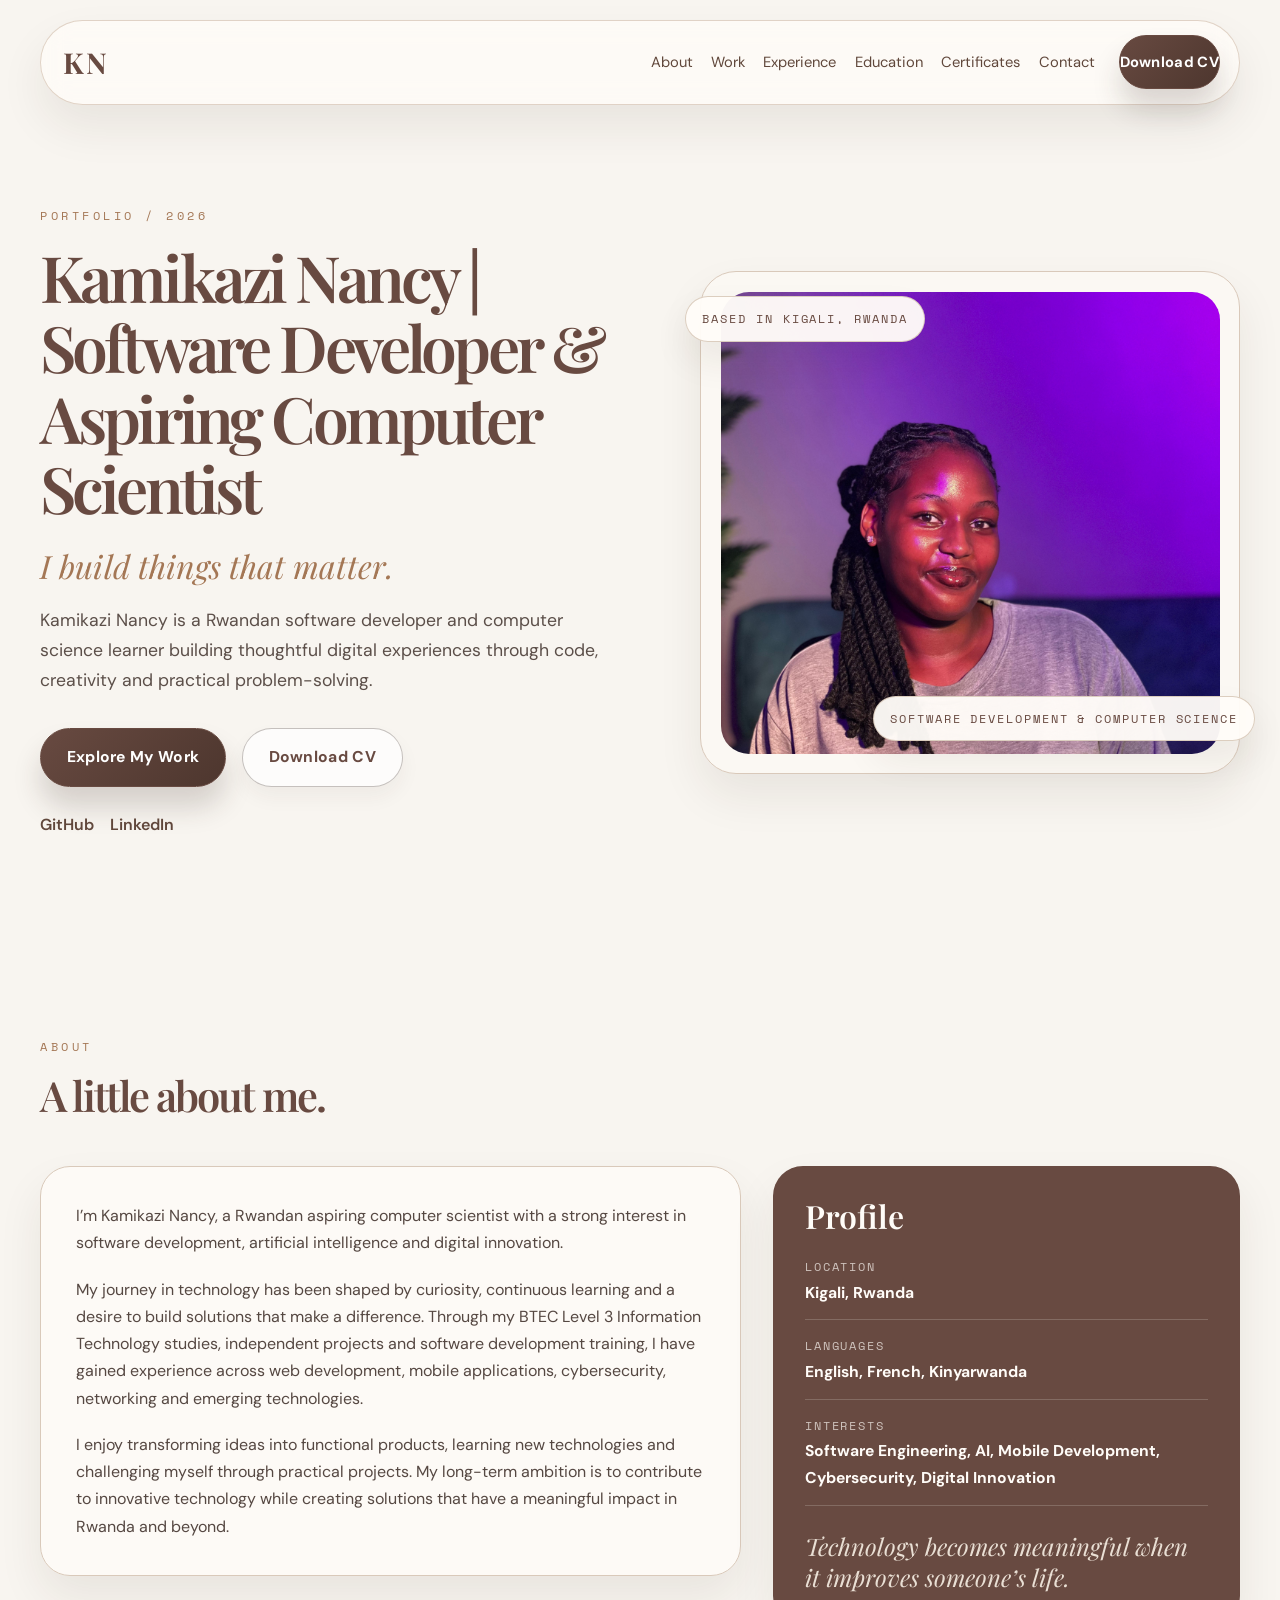
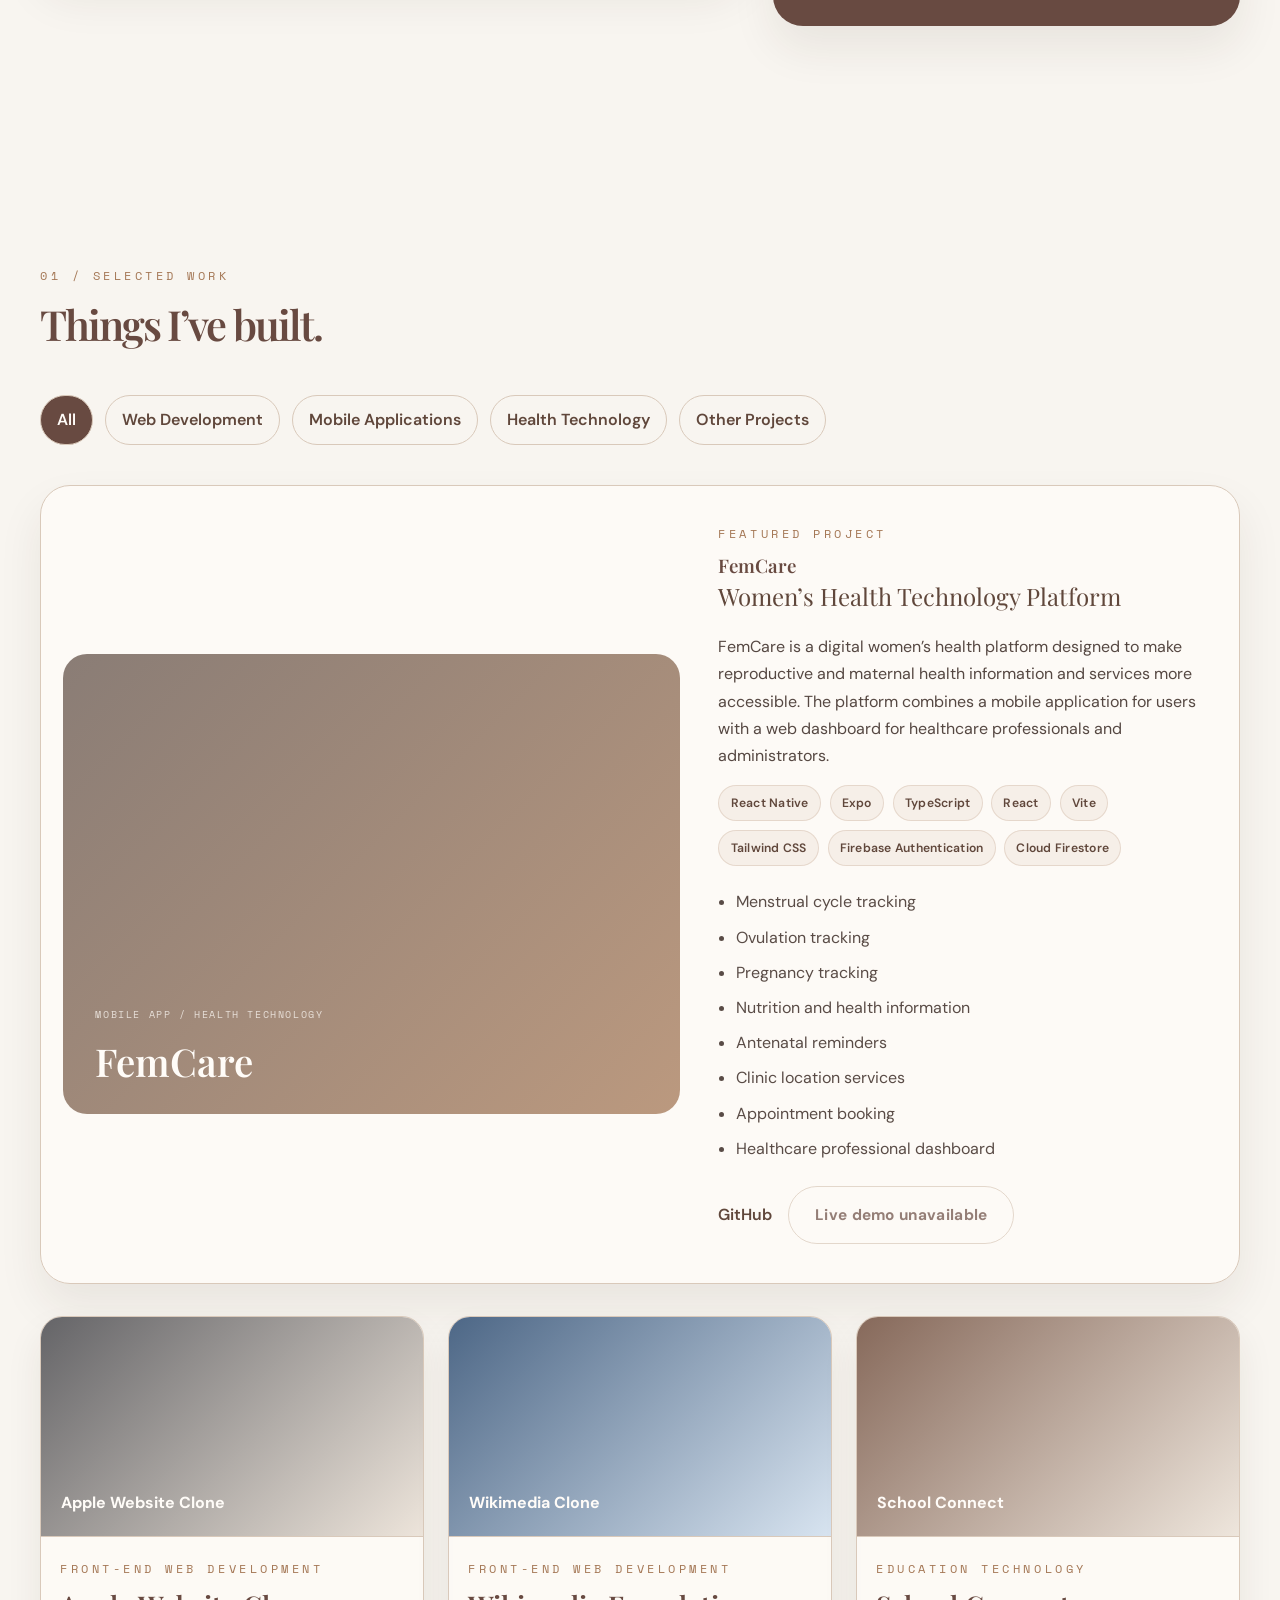
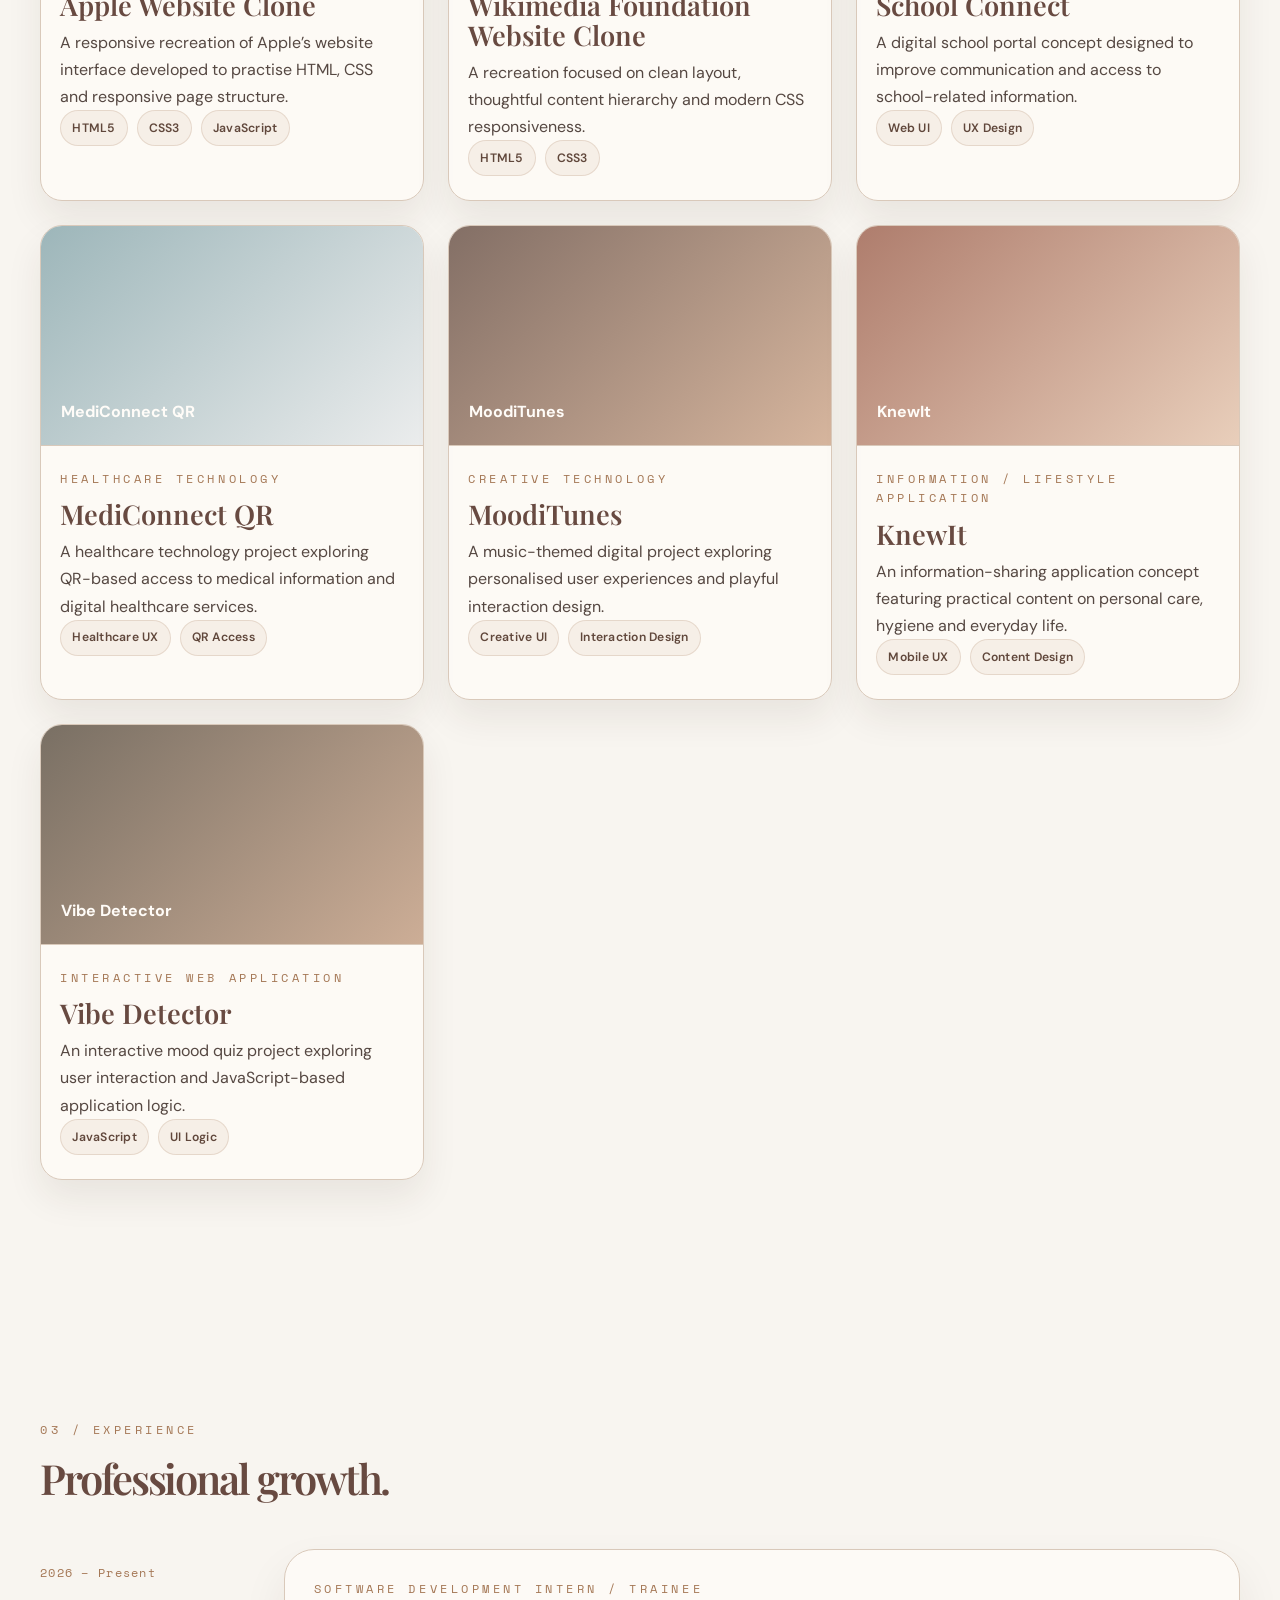
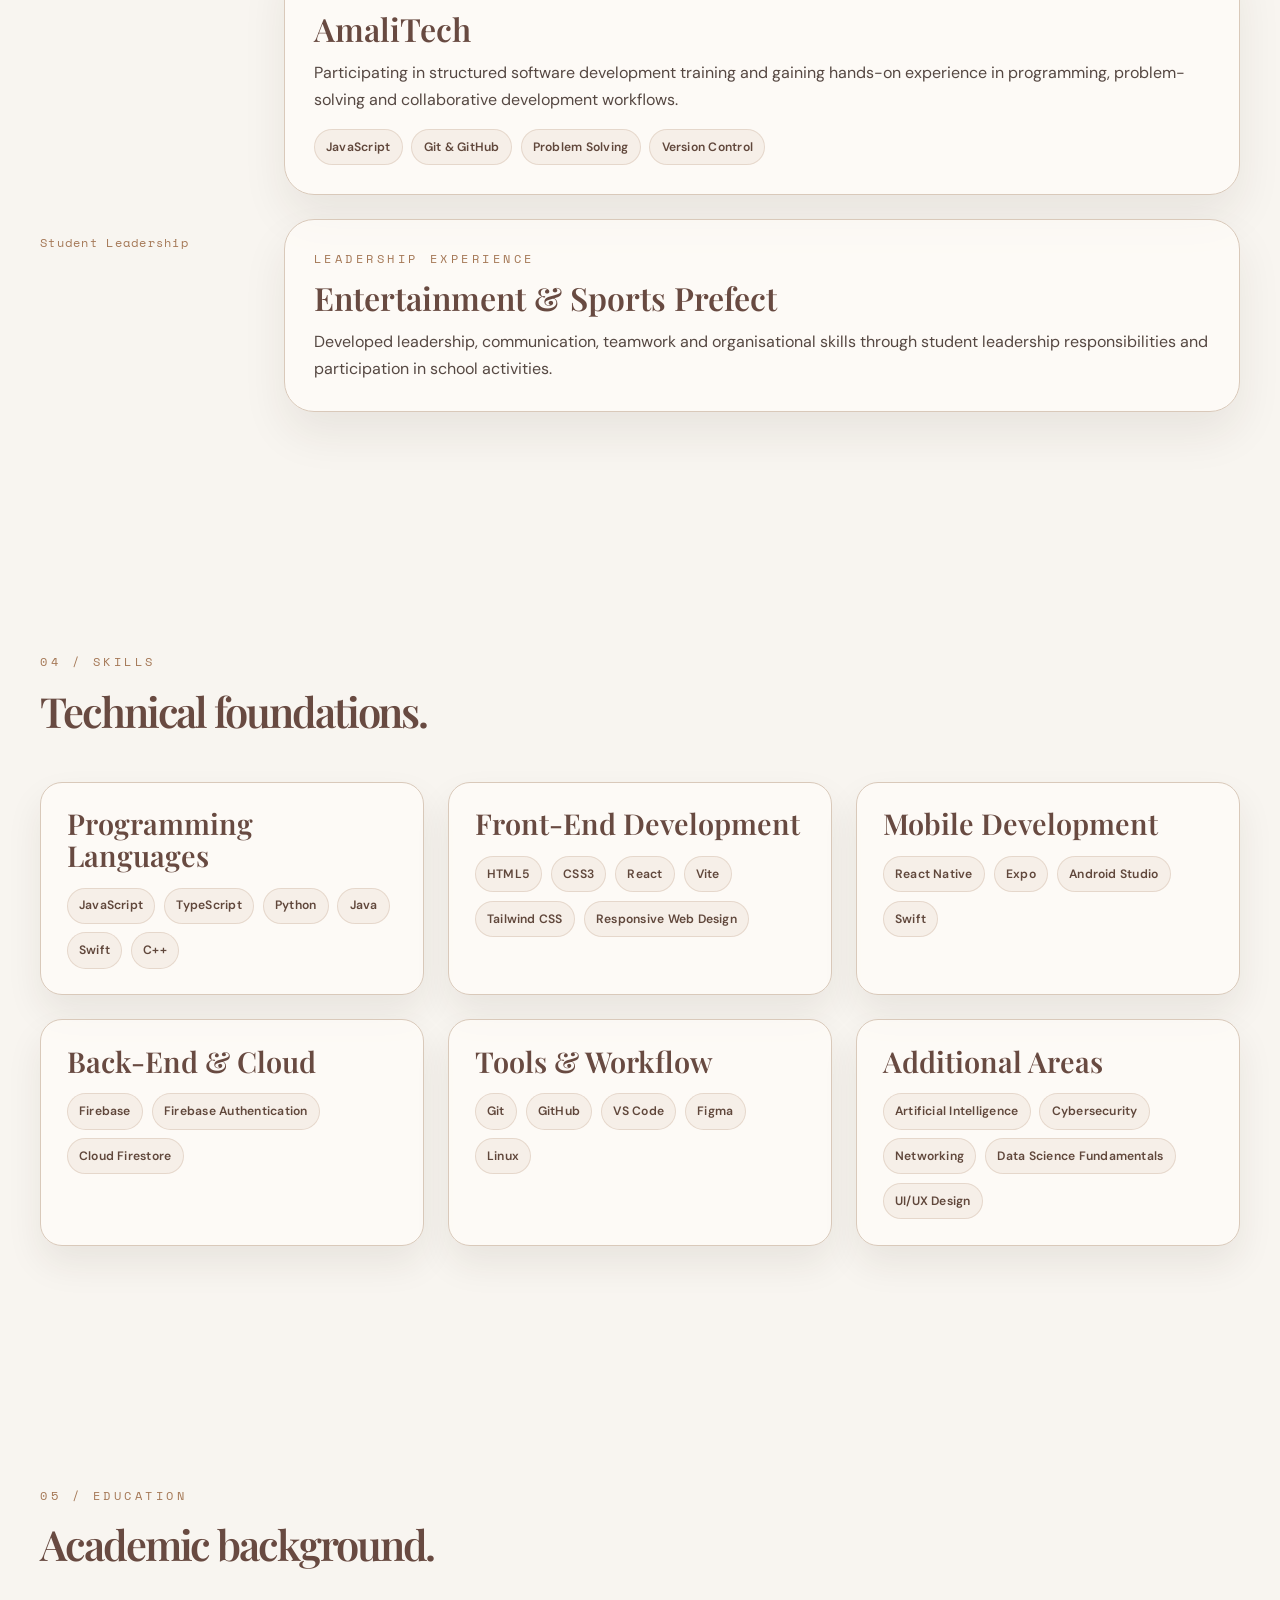
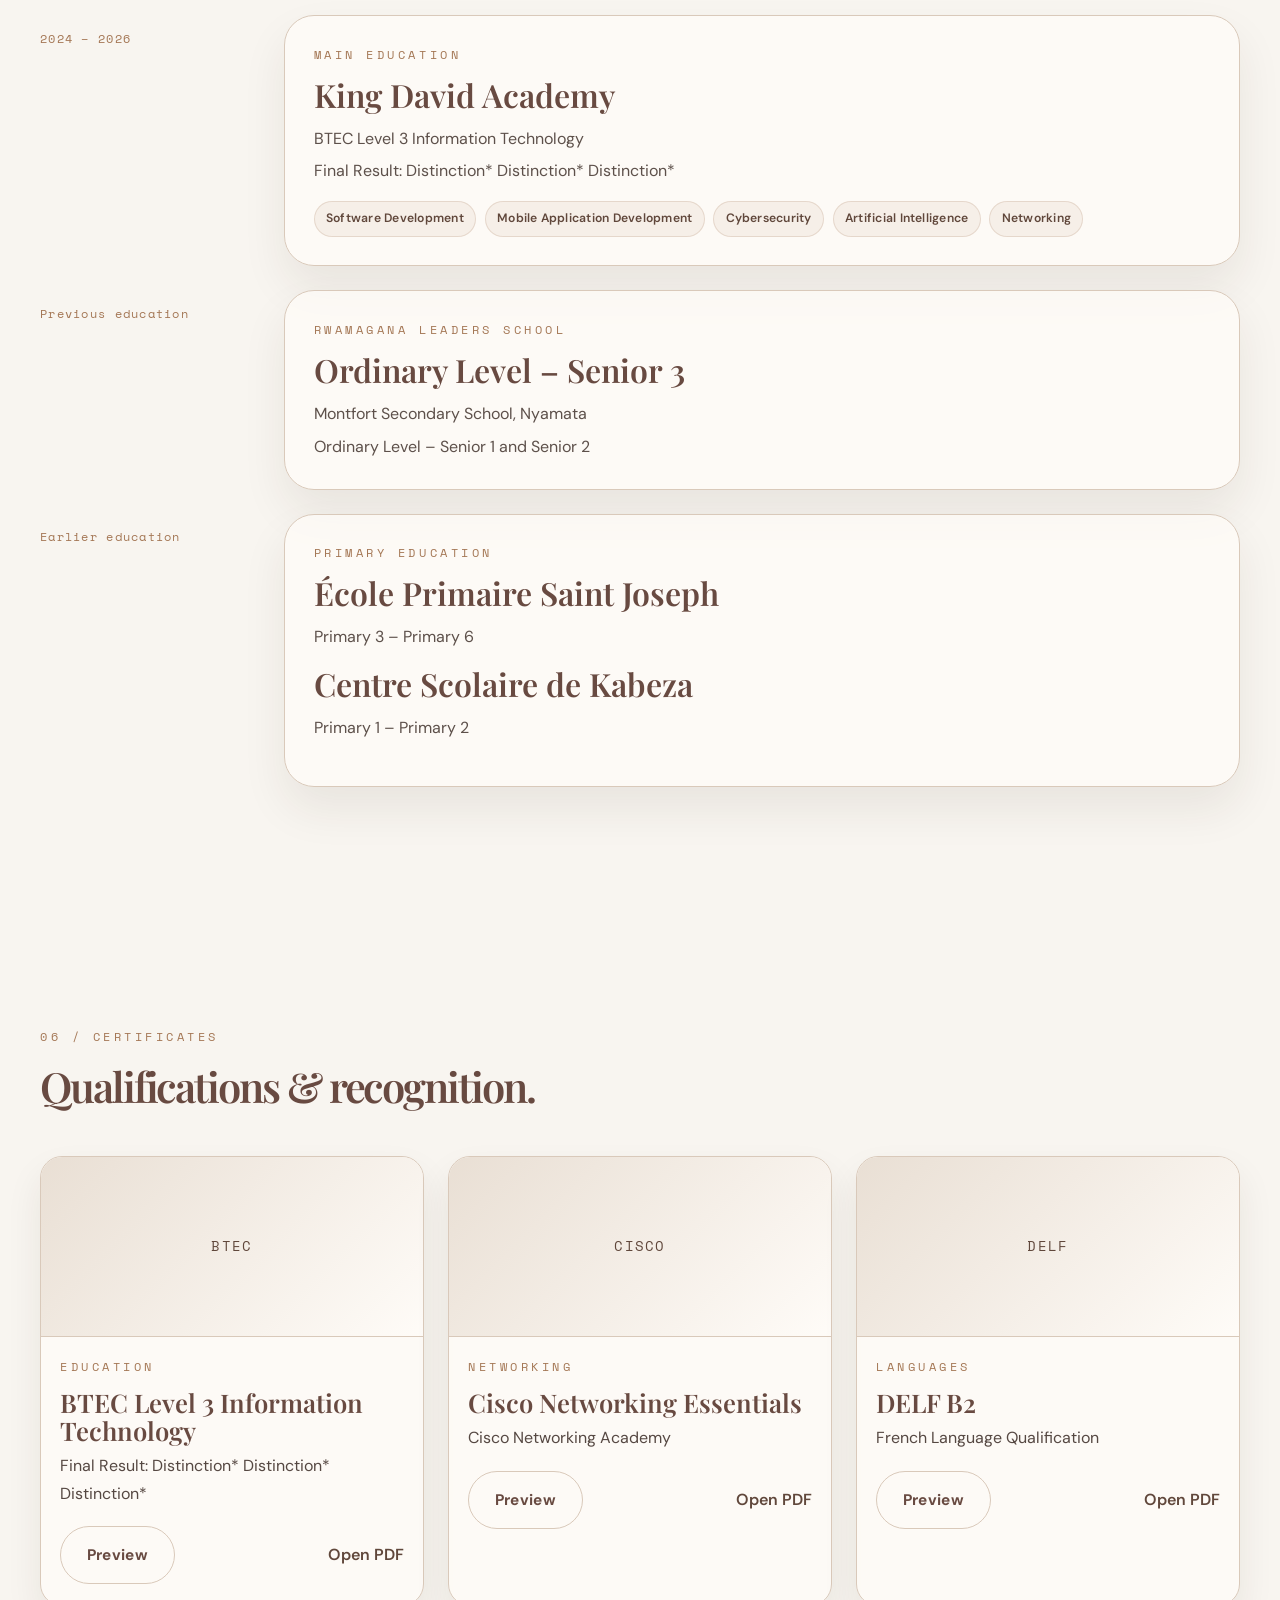
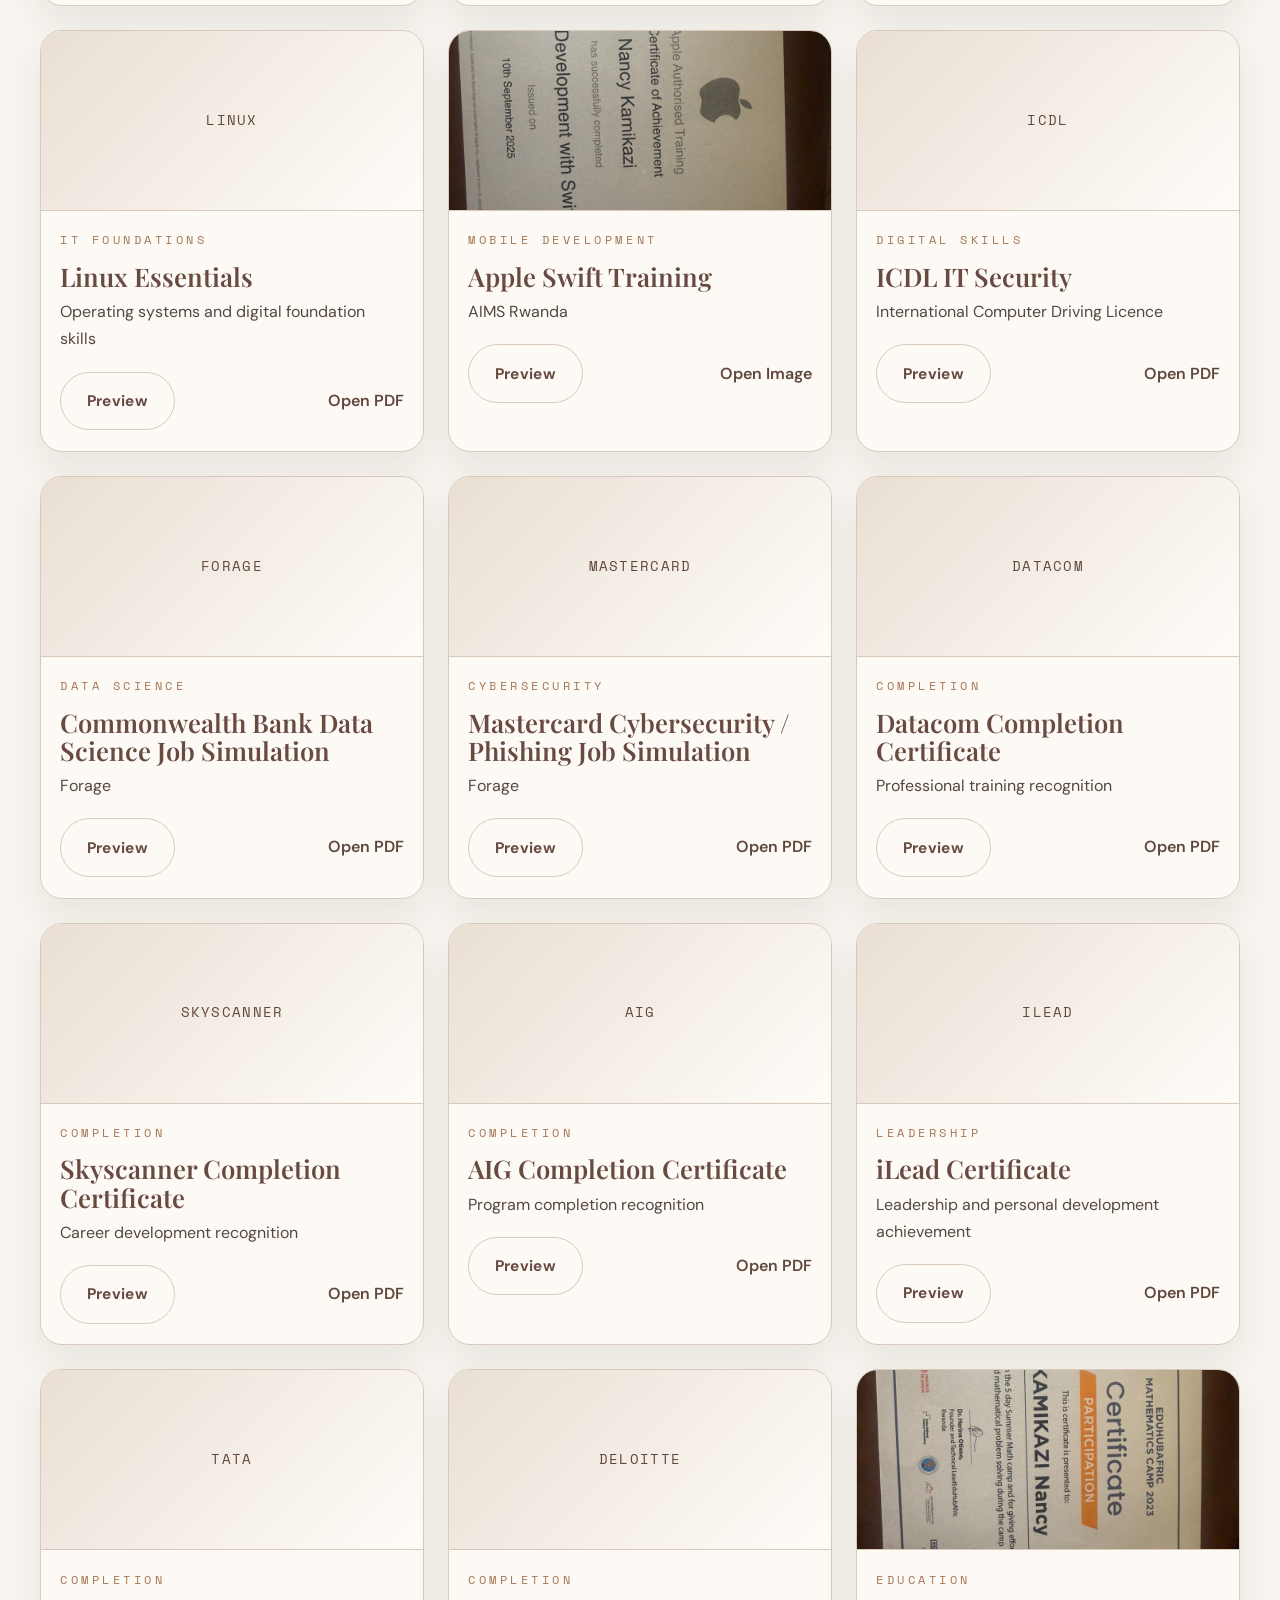
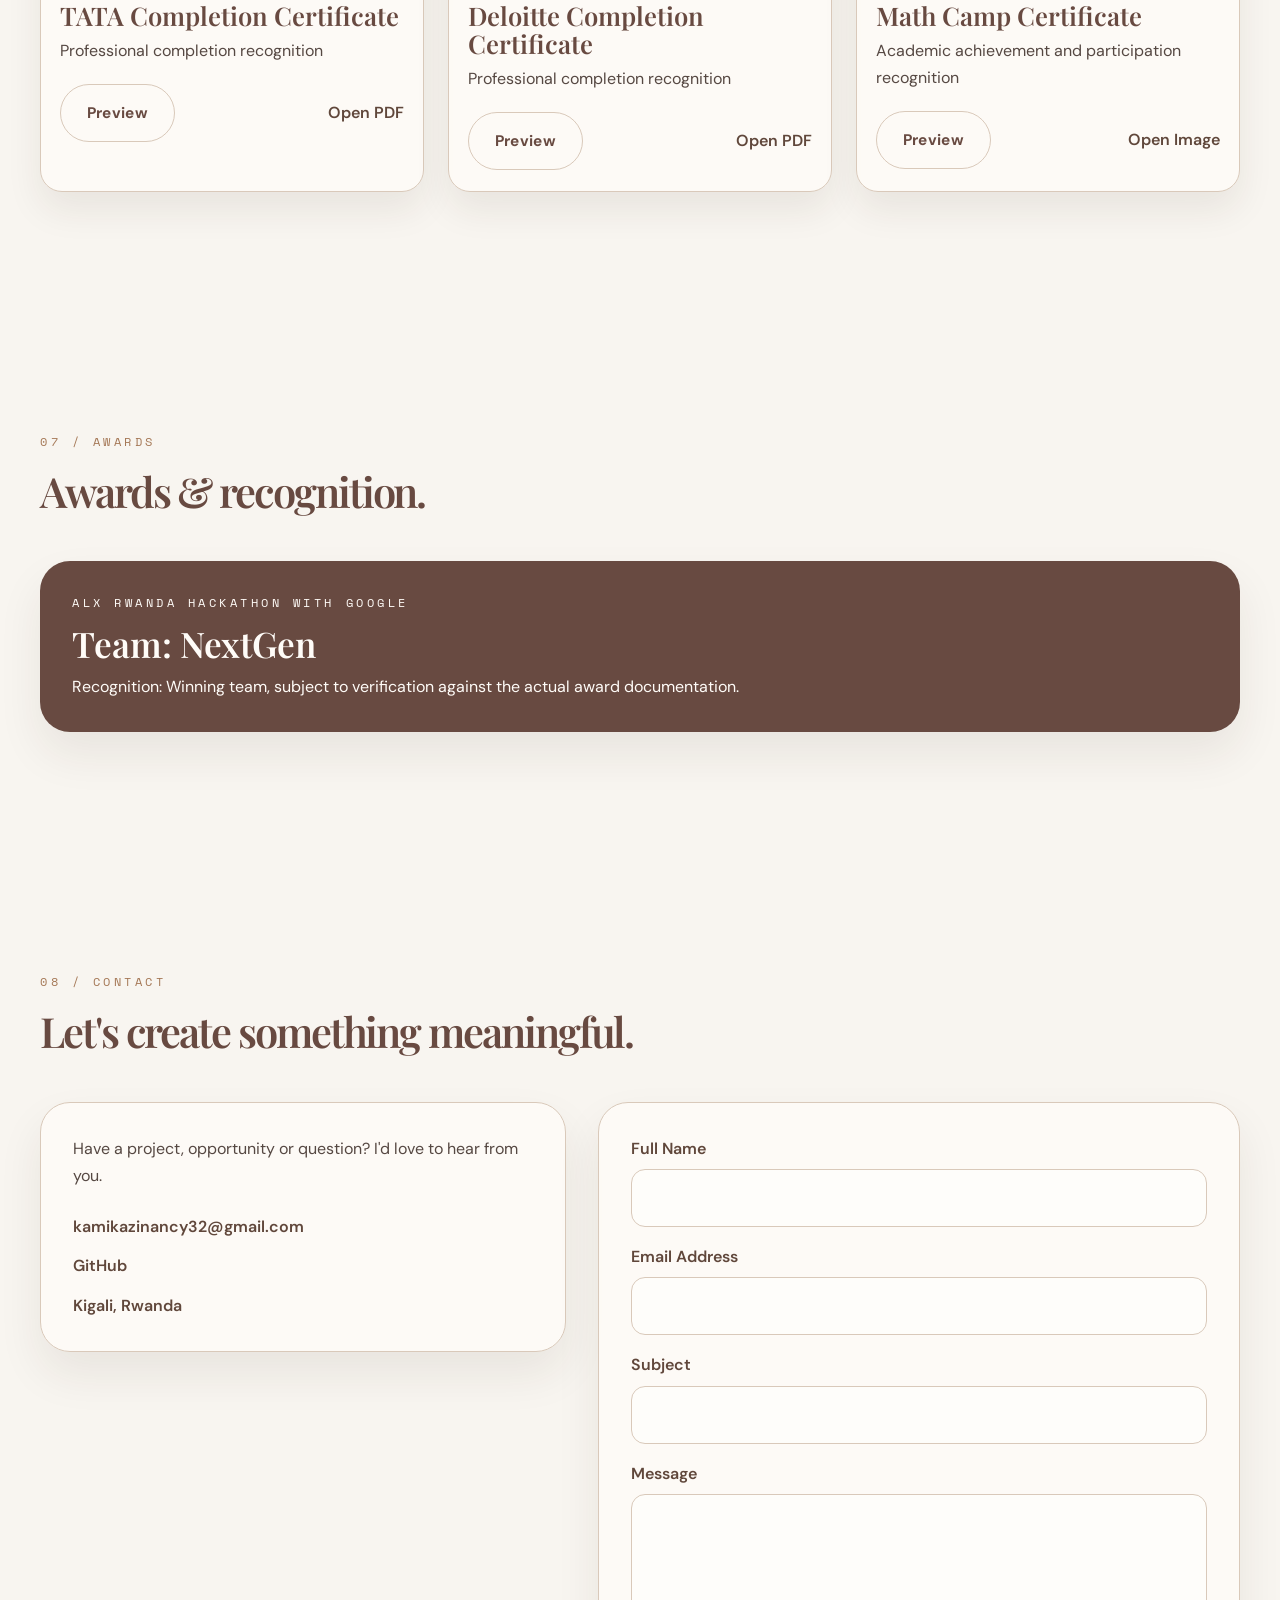
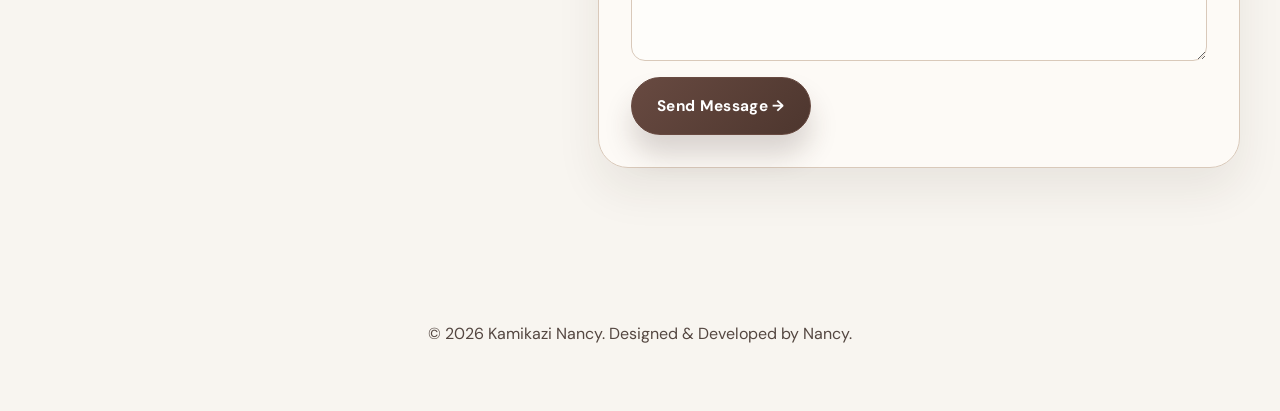
==== index.html @ bd1ff1f9 "Initial Portfolio Website" ====
<!DOCTYPE html>
<html lang="en">
  <head>
    <meta charset="UTF-8" />
    <meta name="viewport" content="width=device-width, initial-scale=1.0" />
    <meta name="author" content="Kamikazi Nancy" />
    <meta
      name="description"
      content="Explore Kamikazi Nancy's portfolio, a Rwandan software developer and BTEC IT graduate specialising in web development, mobile applications, React Native, JavaScript and innovative digital solutions."
    />
    <meta
      name="robots"
      content="index, follow, max-image-preview:large, max-snippet:-1, max-video-preview:-1"
    />
    <meta name="theme-color" content="#f4efe7" />
    <title>Kamikazi Nancy | Software Developer & Computer Science Portfolio</title>
    <link rel="canonical" href="https://kamikazinancy32-stack.github.io/" />
    <meta property="og:type" content="website" />
    <meta property="og:title" content="Kamikazi Nancy | Software Developer" />
    <meta
      property="og:description"
      content="Explore my projects, technical skills, certifications and journey in software development and Computer Science."
    />
    <meta property="og:url" content="https://kamikazinancy32-stack.github.io/" />
    <meta property="og:site_name" content="Kamikazi Nancy" />
    <meta property="og:image" content="https://kamikazinancy32-stack.github.io/social-preview.svg" />
    <meta property="og:image:width" content="1200" />
    <meta property="og:image:height" content="630" />
    <meta property="og:locale" content="en_US" />
    <meta name="twitter:card" content="summary_large_image" />
    <meta name="twitter:title" content="Kamikazi Nancy | Software Developer" />
    <meta
      name="twitter:description"
      content="Explore my projects, technical skills, certifications and journey in software development and Computer Science."
    />
    <meta name="twitter:image" content="https://kamikazinancy32-stack.github.io/social-preview.svg" />
    <meta name="twitter:site" content="@kamikazinancy" />
    <link rel="preconnect" href="https://fonts.googleapis.com" />
    <link rel="preconnect" href="https://fonts.gstatic.com" crossorigin />
    <link
      href="https://fonts.googleapis.com/css2?family=DM+Sans:wght@400;500;700&family=Playfair+Display:wght@500;600;700;800&family=Space+Mono:wght@400;700&display=swap"
      rel="stylesheet"
    />
    <link rel="stylesheet" href="portfolio.css" />
  </head>
  <body>
    <header class="site-header">
      <nav class="nav shell" aria-label="Main navigation">
        <a href="#home" class="brand" aria-label="Kamikazi Nancy home">KN</a>

        <button class="nav-toggle" aria-expanded="false" aria-controls="nav-panel" aria-label="Toggle menu">
          <span></span>
          <span></span>
          <span></span>
        </button>

        <div class="nav-panel" id="nav-panel">
          <a href="#about">About</a>
          <a href="#work">Work</a>
          <a href="#experience">Experience</a>
          <a href="#education">Education</a>
          <a href="#certificates">Certificates</a>
          <a href="#contact">Contact</a>
          <a href="documents/Kamikazi_Nancy_CV.txt" class="button nav-button" download>Download CV</a>
        </div>
      </nav>
    </header>

    <main>
      <section id="home" class="hero shell">
        <div class="hero-copy reveal">
          <p class="eyebrow">PORTFOLIO / 2026</p>
          <h1>Kamikazi Nancy | Software Developer &amp; Aspiring Computer Scientist</h1>
          <p class="hero-statement"><em>I build things that matter.</em></p>
          <p class="lead">
            Kamikazi Nancy is a Rwandan software developer and computer science learner building thoughtful digital
            experiences through code, creativity and practical problem-solving.
          </p>

          <div class="cta-row">
            <a href="#work" class="button primary">Explore My Work</a>
            <a href="documents/Kamikazi_Nancy_CV.txt" class="button secondary" download>Download CV</a>
          </div>

          <div class="social-row" aria-label="Social links">
            <a href="https://github.com/kamikazinancy32-stack" target="_blank" rel="noreferrer">GitHub</a>
            <a href="#contact">LinkedIn</a>
          </div>
        </div>

        <div class="hero-visual reveal">
          <div class="portrait-frame">
            <img src="Profile.jpeg" alt="Portrait of Kamikazi Nancy" />
            <span class="floating-label label-one">BASED IN KIGALI, RWANDA</span>
            <span class="floating-label label-two">SOFTWARE DEVELOPMENT &amp; COMPUTER SCIENCE</span>
          </div>
        </div>
      </section>

      <section id="about" class="section shell">
        <div class="section-intro reveal">
          <p class="eyebrow">ABOUT</p>
          <h2>A little about me.</h2>
        </div>

        <div class="about-layout">
          <div class="story reveal">
            <p>
              I’m Kamikazi Nancy, a Rwandan aspiring computer scientist with a strong interest in software development,
              artificial intelligence and digital innovation.
            </p>
            <p>
              My journey in technology has been shaped by curiosity, continuous learning and a desire to build solutions
              that make a difference. Through my BTEC Level 3 Information Technology studies, independent projects and
              software development training, I have gained experience across web development, mobile applications,
              cybersecurity, networking and emerging technologies.
            </p>
            <p>
              I enjoy transforming ideas into functional products, learning new technologies and challenging myself through
              practical projects. My long-term ambition is to contribute to innovative technology while creating solutions
              that have a meaningful impact in Rwanda and beyond.
            </p>
          </div>

          <aside class="profile-card reveal">
            <h3>Profile</h3>
            <ul>
              <li><span>Location</span><strong>Kigali, Rwanda</strong></li>
              <li><span>Languages</span><strong>English, French, Kinyarwanda</strong></li>
              <li><span>Interests</span><strong>Software Engineering, AI, Mobile Development, Cybersecurity, Digital Innovation</strong></li>
            </ul>
            <p class="quote">Technology becomes meaningful when it improves someone’s life.</p>
          </aside>
        </div>
      </section>

      <section id="work" class="section shell">
        <div class="section-intro reveal">
          <p class="eyebrow">01 / SELECTED WORK</p>
          <h2>Things I’ve built.</h2>
        </div>

        <div class="filter-group reveal" aria-label="Project filters">
          <button class="filter-button active" type="button" data-filter="all">All</button>
          <button class="filter-button" type="button" data-filter="web">Web Development</button>
          <button class="filter-button" type="button" data-filter="mobile">Mobile Applications</button>
          <button class="filter-button" type="button" data-filter="health">Health Technology</button>
          <button class="filter-button" type="button" data-filter="other">Other Projects</button>
        </div>

        <article class="featured-project reveal" data-category="mobile health">
          <div class="feature-visual">
            <div class="feature-surface feature-femcare">
              <span class="feature-kicker">Mobile app / Health technology</span>
              <h3>FemCare</h3>
            </div>
          </div>

          <div class="feature-copy">
            <p class="eyebrow small">Featured project</p>
            <h3>FemCare</h3>
            <p class="project-label">Women’s Health Technology Platform</p>
            <p>
              FemCare is a digital women’s health platform designed to make reproductive and maternal health information
              and services more accessible. The platform combines a mobile application for users with a web dashboard for
              healthcare professionals and administrators.
            </p>
            <div class="tech-list">
              <span>React Native</span>
              <span>Expo</span>
              <span>TypeScript</span>
              <span>React</span>
              <span>Vite</span>
              <span>Tailwind CSS</span>
              <span>Firebase Authentication</span>
              <span>Cloud Firestore</span>
            </div>
            <ul class="feature-points">
              <li>Menstrual cycle tracking</li>
              <li>Ovulation tracking</li>
              <li>Pregnancy tracking</li>
              <li>Nutrition and health information</li>
              <li>Antenatal reminders</li>
              <li>Clinic location services</li>
              <li>Appointment booking</li>
              <li>Healthcare professional dashboard</li>
            </ul>
            <div class="project-links">
              <a href="https://github.com/kamikazinancy32-stack" target="_blank" rel="noreferrer">GitHub</a>
              <button type="button" class="link-button ghost" disabled>Live demo unavailable</button>
            </div>
          </div>
        </article>

        <div class="project-grid">
          <article class="project-card reveal" data-category="web">
            <div class="project-art project-apple">
              <span>Apple Website Clone</span>
            </div>
            <div class="project-body">
              <p class="eyebrow small">Front-End Web Development</p>
              <h3>Apple Website Clone</h3>
              <p>A responsive recreation of Apple’s website interface developed to practise HTML, CSS and responsive page structure.</p>
              <div class="tech-list">
                <span>HTML5</span>
                <span>CSS3</span>
                <span>JavaScript</span>
              </div>
            </div>
          </article>

          <article class="project-card reveal" data-category="web">
            <div class="project-art project-wikimedia">
              <span>Wikimedia Clone</span>
            </div>
            <div class="project-body">
              <p class="eyebrow small">Front-End Web Development</p>
              <h3>Wikimedia Foundation Website Clone</h3>
              <p>A recreation focused on clean layout, thoughtful content hierarchy and modern CSS responsiveness.</p>
              <div class="tech-list">
                <span>HTML5</span>
                <span>CSS3</span>
              </div>
            </div>
          </article>

          <article class="project-card reveal" data-category="other">
            <div class="project-art project-school">
              <span>School Connect</span>
            </div>
            <div class="project-body">
              <p class="eyebrow small">Education Technology</p>
              <h3>School Connect</h3>
              <p>A digital school portal concept designed to improve communication and access to school-related information.</p>
              <div class="tech-list">
                <span>Web UI</span>
                <span>UX Design</span>
              </div>
            </div>
          </article>

          <article class="project-card reveal" data-category="health">
            <div class="project-art project-mediconnect">
              <span>MediConnect QR</span>
            </div>
            <div class="project-body">
              <p class="eyebrow small">Healthcare Technology</p>
              <h3>MediConnect QR</h3>
              <p>A healthcare technology project exploring QR-based access to medical information and digital healthcare services.</p>
              <div class="tech-list">
                <span>Healthcare UX</span>
                <span>QR Access</span>
              </div>
            </div>
          </article>

          <article class="project-card reveal" data-category="other">
            <div class="project-art project-mooditunes">
              <span>MoodiTunes</span>
            </div>
            <div class="project-body">
              <p class="eyebrow small">Creative Technology</p>
              <h3>MoodiTunes</h3>
              <p>A music-themed digital project exploring personalised user experiences and playful interaction design.</p>
              <div class="tech-list">
                <span>Creative UI</span>
                <span>Interaction Design</span>
              </div>
            </div>
          </article>

          <article class="project-card reveal" data-category="other">
            <div class="project-art project-knewit">
              <span>KnewIt</span>
            </div>
            <div class="project-body">
              <p class="eyebrow small">Information / Lifestyle Application</p>
              <h3>KnewIt</h3>
              <p>An information-sharing application concept featuring practical content on personal care, hygiene and everyday life.</p>
              <div class="tech-list">
                <span>Mobile UX</span>
                <span>Content Design</span>
              </div>
            </div>
          </article>

          <article class="project-card reveal" data-category="web">
            <div class="project-art project-vibe">
              <span>Vibe Detector</span>
            </div>
            <div class="project-body">
              <p class="eyebrow small">Interactive Web Application</p>
              <h3>Vibe Detector</h3>
              <p>An interactive mood quiz project exploring user interaction and JavaScript-based application logic.</p>
              <div class="tech-list">
                <span>JavaScript</span>
                <span>UI Logic</span>
              </div>
            </div>
          </article>
        </div>
      </section>

      <section id="experience" class="section shell">
        <div class="section-intro reveal">
          <p class="eyebrow">03 / EXPERIENCE</p>
          <h2>Professional growth.</h2>
        </div>

        <div class="timeline reveal">
          <article class="timeline-item">
            <div class="timeline-date">2026 – Present</div>
            <div class="timeline-card">
              <p class="eyebrow small">Software Development Intern / Trainee</p>
              <h3>AmaliTech</h3>
              <p>
                Participating in structured software development training and gaining hands-on experience in programming,
                problem-solving and collaborative development workflows.
              </p>
              <div class="tag-list">
                <span>JavaScript</span>
                <span>Git &amp; GitHub</span>
                <span>Problem Solving</span>
                <span>Version Control</span>
              </div>
            </div>
          </article>

          <article class="timeline-item">
            <div class="timeline-date">Student Leadership</div>
            <div class="timeline-card">
              <p class="eyebrow small">Leadership Experience</p>
              <h3>Entertainment &amp; Sports Prefect</h3>
              <p>
                Developed leadership, communication, teamwork and organisational skills through student leadership
                responsibilities and participation in school activities.
              </p>
            </div>
          </article>
        </div>
      </section>

      <section id="skills" class="section shell">
        <div class="section-intro reveal">
          <p class="eyebrow">04 / SKILLS</p>
          <h2>Technical foundations.</h2>
        </div>

        <div class="skills-grid">
          <div class="skill-group reveal">
            <h3>Programming Languages</h3>
            <div class="chip-list">
              <span>JavaScript</span>
              <span>TypeScript</span>
              <span>Python</span>
              <span>Java</span>
              <span>Swift</span>
              <span>C++</span>
            </div>
          </div>

          <div class="skill-group reveal">
            <h3>Front-End Development</h3>
            <div class="chip-list">
              <span>HTML5</span>
              <span>CSS3</span>
              <span>React</span>
              <span>Vite</span>
              <span>Tailwind CSS</span>
              <span>Responsive Web Design</span>
            </div>
          </div>

          <div class="skill-group reveal">
            <h3>Mobile Development</h3>
            <div class="chip-list">
              <span>React Native</span>
              <span>Expo</span>
              <span>Android Studio</span>
              <span>Swift</span>
            </div>
          </div>

          <div class="skill-group reveal">
            <h3>Back-End &amp; Cloud</h3>
            <div class="chip-list">
              <span>Firebase</span>
              <span>Firebase Authentication</span>
              <span>Cloud Firestore</span>
            </div>
          </div>

          <div class="skill-group reveal">
            <h3>Tools &amp; Workflow</h3>
            <div class="chip-list">
              <span>Git</span>
              <span>GitHub</span>
              <span>VS Code</span>
              <span>Figma</span>
              <span>Linux</span>
            </div>
          </div>

          <div class="skill-group reveal">
            <h3>Additional Areas</h3>
            <div class="chip-list">
              <span>Artificial Intelligence</span>
              <span>Cybersecurity</span>
              <span>Networking</span>
              <span>Data Science Fundamentals</span>
              <span>UI/UX Design</span>
            </div>
          </div>
        </div>
      </section>

      <section id="education" class="section shell">
        <div class="section-intro reveal">
          <p class="eyebrow">05 / EDUCATION</p>
          <h2>Academic background.</h2>
        </div>

        <div class="timeline reveal">
          <article class="timeline-item">
            <div class="timeline-date">2024 – 2026</div>
            <div class="timeline-card">
              <p class="eyebrow small">Main education</p>
              <h3>King David Academy</h3>
              <p class="programme">BTEC Level 3 Information Technology</p>
              <p class="score">Final Result: Distinction* Distinction* Distinction*</p>
              <div class="tag-list">
                <span>Software Development</span>
                <span>Mobile Application Development</span>
                <span>Cybersecurity</span>
                <span>Artificial Intelligence</span>
                <span>Networking</span>
              </div>
            </div>
          </article>

          <article class="timeline-item">
            <div class="timeline-date">Previous education</div>
            <div class="timeline-card">
              <p class="eyebrow small">Rwamagana Leaders School</p>
              <h3>Ordinary Level – Senior 3</h3>
              <p class="programme">Montfort Secondary School, Nyamata</p>
              <p class="programme">Ordinary Level – Senior 1 and Senior 2</p>
            </div>
          </article>

          <article class="timeline-item detail-item">
            <div class="timeline-date">Earlier education</div>
            <div class="timeline-card">
              <p class="eyebrow small">Primary education</p>
              <h3>École Primaire Saint Joseph</h3>
              <p class="programme">Primary 3 – Primary 6</p>
              <h3>Centre Scolaire de Kabeza</h3>
              <p class="programme">Primary 1 – Primary 2</p>
            </div>
          </article>
        </div>
      </section>

      <section id="certificates" class="section shell">
        <div class="section-intro reveal">
          <p class="eyebrow">06 / CERTIFICATES</p>
          <h2>Qualifications & recognition.</h2>
        </div>

        <div class="certificate-grid">
          <article class="certificate-card reveal" data-title="BTEC Level 3 Information Technology" data-pdf="Kamikazi Nancy academic excellence certificate.pdf">
            <div class="cert-thumb cert-plain"><span>BTEC</span></div>
            <div class="cert-body">
              <p class="eyebrow small">Education</p>
              <h3>BTEC Level 3 Information Technology</h3>
              <p>Final Result: Distinction* Distinction* Distinction*</p>
            </div>
            <div class="cert-actions">
              <button class="link-button preview" type="button">Preview</button>
              <a href="Kamikazi Nancy academic excellence certificate.pdf" target="_blank" rel="noreferrer">Open PDF</a>
            </div>
          </article>

          <article class="certificate-card reveal" data-title="Cisco Networking Essentials" data-pdf="Network_Technician_Career_Path_certificate_kamikazinancy.pdf">
            <div class="cert-thumb cert-plain"><span>Cisco</span></div>
            <div class="cert-body">
              <p class="eyebrow small">Networking</p>
              <h3>Cisco Networking Essentials</h3>
              <p>Cisco Networking Academy</p>
            </div>
            <div class="cert-actions">
              <button class="link-button preview" type="button">Preview</button>
              <a href="Network_Technician_Career_Path_certificate_kamikazinancy.pdf" target="_blank" rel="noreferrer">Open PDF</a>
            </div>
          </article>

          <article class="certificate-card reveal" data-title="DELF B2 – French Language Qualification" data-pdf="KAMIKAZI_Nancy_DELF_Certificate.pdf">
            <div class="cert-thumb cert-plain"><span>DELF</span></div>
            <div class="cert-body">
              <p class="eyebrow small">Languages</p>
              <h3>DELF B2</h3>
              <p>French Language Qualification</p>
            </div>
            <div class="cert-actions">
              <button class="link-button preview" type="button">Preview</button>
              <a href="KAMIKAZI_Nancy_DELF_Certificate.pdf" target="_blank" rel="noreferrer">Open PDF</a>
            </div>
          </article>

          <article class="certificate-card reveal" data-title="Linux Essentials" data-pdf="Linux_Essentials_certificate_kamikazinancy.pdf">
            <div class="cert-thumb cert-plain"><span>Linux</span></div>
            <div class="cert-body">
              <p class="eyebrow small">IT Foundations</p>
              <h3>Linux Essentials</h3>
              <p>Operating systems and digital foundation skills</p>
            </div>
            <div class="cert-actions">
              <button class="link-button preview" type="button">Preview</button>
              <a href="Linux_Essentials_certificate_kamikazinancy.pdf" target="_blank" rel="noreferrer">Open PDF</a>
            </div>
          </article>

          <article class="certificate-card reveal" data-title="Apple Swift Training" data-pdf="Kamikazi Nancy_Apple Training.jpeg">
            <div class="cert-thumb cert-image" style="background-image: url('Kamikazi Nancy_Apple Training.jpeg');"></div>
            <div class="cert-body">
              <p class="eyebrow small">Mobile Development</p>
              <h3>Apple Swift Training</h3>
              <p>AIMS Rwanda</p>
            </div>
            <div class="cert-actions">
              <button class="link-button preview" type="button">Preview</button>
              <a href="Kamikazi Nancy_Apple Training.jpeg" target="_blank" rel="noreferrer">Open Image</a>
            </div>
          </article>

          <article class="certificate-card reveal" data-title="ICDL IT Security" data-pdf="Kamikazi Nancy's ICDL certificate.pdf">
            <div class="cert-thumb cert-plain"><span>ICDL</span></div>
            <div class="cert-body">
              <p class="eyebrow small">Digital Skills</p>
              <h3>ICDL IT Security</h3>
              <p>International Computer Driving Licence</p>
            </div>
            <div class="cert-actions">
              <button class="link-button preview" type="button">Preview</button>
              <a href="Kamikazi Nancy's ICDL certificate.pdf" target="_blank" rel="noreferrer">Open PDF</a>
            </div>
          </article>

          <article class="certificate-card reveal" data-title="Commonwealth Bank Data Science Job Simulation" data-pdf="Kamikazi NancyCommonwealthbank_completion_certificate.pdf">
            <div class="cert-thumb cert-plain"><span>Forage</span></div>
            <div class="cert-body">
              <p class="eyebrow small">Data Science</p>
              <h3>Commonwealth Bank Data Science Job Simulation</h3>
              <p>Forage</p>
            </div>
            <div class="cert-actions">
              <button class="link-button preview" type="button">Preview</button>
              <a href="Kamikazi NancyCommonwealthbank_completion_certificate.pdf" target="_blank" rel="noreferrer">Open PDF</a>
            </div>
          </article>

          <article class="certificate-card reveal" data-title="Mastercard Cybersecurity / Phishing Job Simulation" data-pdf="Kamikazi Nancy_mastercard certificate.pdf">
            <div class="cert-thumb cert-plain"><span>Mastercard</span></div>
            <div class="cert-body">
              <p class="eyebrow small">Cybersecurity</p>
              <h3>Mastercard Cybersecurity / Phishing Job Simulation</h3>
              <p>Forage</p>
            </div>
            <div class="cert-actions">
              <button class="link-button preview" type="button">Preview</button>
              <a href="Kamikazi Nancy_mastercard certificate.pdf" target="_blank" rel="noreferrer">Open PDF</a>
            </div>
          </article>

          <article class="certificate-card reveal" data-title="Datacom Completion Certificate" data-pdf="Kamikazi Nancy Datacom_completion_certificate.pdf">
            <div class="cert-thumb cert-plain"><span>Datacom</span></div>
            <div class="cert-body">
              <p class="eyebrow small">Completion</p>
              <h3>Datacom Completion Certificate</h3>
              <p>Professional training recognition</p>
            </div>
            <div class="cert-actions">
              <button class="link-button preview" type="button">Preview</button>
              <a href="Kamikazi Nancy Datacom_completion_certificate.pdf" target="_blank" rel="noreferrer">Open PDF</a>
            </div>
          </article>

          <article class="certificate-card reveal" data-title="Skyscanner Completion Certificate" data-pdf="Kamikazi Nancy Skyscanner_completion_certificate.pdf">
            <div class="cert-thumb cert-plain"><span>Skyscanner</span></div>
            <div class="cert-body">
              <p class="eyebrow small">Completion</p>
              <h3>Skyscanner Completion Certificate</h3>
              <p>Career development recognition</p>
            </div>
            <div class="cert-actions">
              <button class="link-button preview" type="button">Preview</button>
              <a href="Kamikazi Nancy Skyscanner_completion_certificate.pdf" target="_blank" rel="noreferrer">Open PDF</a>
            </div>
          </article>

          <article class="certificate-card reveal" data-title="AIG Completion Certificate" data-pdf="Kmikazi Nancy AIG_completion_certificate.pdf">
            <div class="cert-thumb cert-plain"><span>AIG</span></div>
            <div class="cert-body">
              <p class="eyebrow small">Completion</p>
              <h3>AIG Completion Certificate</h3>
              <p>Program completion recognition</p>
            </div>
            <div class="cert-actions">
              <button class="link-button preview" type="button">Preview</button>
              <a href="Kmikazi Nancy AIG_completion_certificate.pdf" target="_blank" rel="noreferrer">Open PDF</a>
            </div>
          </article>

          <article class="certificate-card reveal" data-title="iLead Certificate" data-pdf="Kamikazi Nancy iLead certificate.pdf">
            <div class="cert-thumb cert-plain"><span>iLead</span></div>
            <div class="cert-body">
              <p class="eyebrow small">Leadership</p>
              <h3>iLead Certificate</h3>
              <p>Leadership and personal development achievement</p>
            </div>
            <div class="cert-actions">
              <button class="link-button preview" type="button">Preview</button>
              <a href="Kamikazi Nancy iLead certificate.pdf" target="_blank" rel="noreferrer">Open PDF</a>
            </div>
          </article>

          <article class="certificate-card reveal" data-title="TATA Completion Certificate" data-pdf="Kamikazi NancyTATA_completion_certificate.pdf">
            <div class="cert-thumb cert-plain"><span>TATA</span></div>
            <div class="cert-body">
              <p class="eyebrow small">Completion</p>
              <h3>TATA Completion Certificate</h3>
              <p>Professional completion recognition</p>
            </div>
            <div class="cert-actions">
              <button class="link-button preview" type="button">Preview</button>
              <a href="Kamikazi NancyTATA_completion_certificate.pdf" target="_blank" rel="noreferrer">Open PDF</a>
            </div>
          </article>

          <article class="certificate-card reveal" data-title="Deloitte Completion Certificate" data-pdf="Kamikazi Nancy_Deloitte Completation.pdf">
            <div class="cert-thumb cert-plain"><span>Deloitte</span></div>
            <div class="cert-body">
              <p class="eyebrow small">Completion</p>
              <h3>Deloitte Completion Certificate</h3>
              <p>Professional completion recognition</p>
            </div>
            <div class="cert-actions">
              <button class="link-button preview" type="button">Preview</button>
              <a href="Kamikazi Nancy_Deloitte Completation.pdf" target="_blank" rel="noreferrer">Open PDF</a>
            </div>
          </article>

          <article class="certificate-card reveal" data-title="Math Camp Certificate" data-pdf="Kamikazi Nancy_Math Camp.jpeg">
            <div class="cert-thumb cert-image" style="background-image: url('Kamikazi Nancy_Math Camp.jpeg');"></div>
            <div class="cert-body">
              <p class="eyebrow small">Education</p>
              <h3>Math Camp Certificate</h3>
              <p>Academic achievement and participation recognition</p>
            </div>
            <div class="cert-actions">
              <button class="link-button preview" type="button">Preview</button>
              <a href="Kamikazi Nancy_Math Camp.jpeg" target="_blank" rel="noreferrer">Open Image</a>
            </div>
          </article>
        </div>
      </section>

      <section id="awards" class="section shell">
        <div class="section-intro reveal">
          <p class="eyebrow">07 / AWARDS</p>
          <h2>Awards & recognition.</h2>
        </div>

        <div class="award-card reveal">
          <p class="eyebrow small">ALX Rwanda Hackathon with Google</p>
          <h3>Team: NextGen</h3>
          <p>Recognition: Winning team, subject to verification against the actual award documentation.</p>
        </div>
      </section>

      <section id="contact" class="section shell contact-section">
        <div class="section-intro reveal">
          <p class="eyebrow">08 / CONTACT</p>
          <h2>Let's create something meaningful.</h2>
        </div>

        <div class="contact-layout">
          <div class="contact-copy reveal">
            <p>Have a project, opportunity or question? I'd love to hear from you.</p>
            <div class="contact-list">
              <a href="mailto:kamikazinancy32@gmail.com">kamikazinancy32@gmail.com</a>
              <a href="https://github.com/kamikazinancy32-stack" target="_blank" rel="noreferrer">GitHub</a>
              <span>Kigali, Rwanda</span>
            </div>
          </div>

          <form class="contact-form reveal" id="contactForm" novalidate>
            <div class="form-row">
              <label for="fullName">Full Name</label>
              <input id="fullName" name="fullName" type="text" required autocomplete="name" />
            </div>
            <div class="form-row">
              <label for="email">Email Address</label>
              <input id="email" name="email" type="email" required autocomplete="email" />
            </div>
            <div class="form-row">
              <label for="subject">Subject</label>
              <input id="subject" name="subject" type="text" required />
            </div>
            <div class="form-row">
              <label for="message">Message</label>
              <textarea id="message" name="message" rows="5" required></textarea>
            </div>
            <button type="submit" class="button primary">Send Message →</button>
          </form>
        </div>
      </section>
    </main>

    <footer class="site-footer">
      <p>© 2026 Kamikazi Nancy. Designed &amp; Developed by Nancy.</p>
    </footer>

    <button id="backToTop" class="back-to-top" type="button" aria-label="Back to top">↑</button>

    <div class="modal" id="certModal" aria-hidden="true">
      <div class="modal-panel">
        <button class="modal-close" type="button" aria-label="Close certificate preview">×</button>
        <iframe id="certFrame" title="Certificate preview" src="" loading="lazy"></iframe>
      </div>
    </div>

    <script type="application/ld+json">
      {
        "@context": "https://schema.org",
        "@type": "Person",
        "name": "Kamikazi Nancy",
        "alternateName": "Nancy Kamikazi",
        "jobTitle": "Software Developer / Aspiring Computer Scientist",
        "description": "Rwandan software developer and BTEC IT graduate specialising in web development, mobile applications, React Native, JavaScript and digital innovation.",
        "nationality": "Rwandan",
        "homeLocation": {
          "@type": "Place",
          "address": {
            "@type": "PostalAddress",
            "addressLocality": "Kigali",
            "addressCountry": "RW"
          }
        },
        "location": {
          "@type": "Place",
          "name": "Kigali, Rwanda"
        },
        "url": "https://kamikazinancy32-stack.github.io/",
        "sameAs": [
          "https://github.com/kamikazinancy32-stack"
        ],
        "alumniOf": {
          "@type": "EducationalOrganization",
          "name": "King David Academy",
          "location": "Rwanda"
        },
        "knowsAbout": [
          "JavaScript",
          "TypeScript",
          "React",
          "React Native",
          "Python",
          "Java",
          "Swift",
          "Firebase",
          "HTML",
          "CSS"
        ],
        "hasCredential": {
          "@type": "EducationalOccupationalCredential",
          "credentialCategory": "diploma",
          "educationalLevel": "BTEC Level 3 Information Technology",
          "recognizedBy": {
            "@type": "Organization",
            "name": "King David Academy"
          }
        }
      }
    </script>
    <script src="portfolio.js"></script>
  </body>
</html>
---- portfolio.css ----
:root {
  --cream: #F8F5F0;
  --warm-white: #FFFCF8;
  --espresso: #684a41;
  --secondary-brown: #60473b;
  --copper: #A47755;
  --soft-beige: #E9DFD4;
  --border: #D9C9BA;
  --white: #ffffff;
  --shadow-soft: 0 22px 45px rgba(53, 37, 31, 0.08);
  --shadow-card: 0 18px 36px rgba(53, 37, 31, 0.08);
  --radius-xl: 30px;
  --radius-lg: 22px;
  --radius-md: 16px;
  --radius-sm: 12px;
  --max-width: 1200px;
  --transition: 0.3s ease;
}

* {
  box-sizing: border-box;
  margin: 0;
  padding: 0;
}

html {
  scroll-behavior: smooth;
}

body {
  font-family: 'DM Sans', sans-serif;
  background: var(--cream);
  color: var(--espresso);
  line-height: 1.7;
}

img {
  max-width: 100%;
  display: block;
}

a {
  color: inherit;
  text-decoration: none;
}

button,
input,
textarea {
  font: inherit;
}

.shell {
  width: min(var(--max-width), calc(100% - 32px));
  margin: 0 auto;
}

section {
  padding: 120px 0;
}

.eyebrow {
  font-size: 0.72rem;
  letter-spacing: 0.22rem;
  font-family: 'Space Mono', monospace;
  color: var(--copper);
  text-transform: uppercase;
  margin-bottom: 1rem;
}

.eyebrow.small {
  margin-bottom: 0.75rem;
}

h1,
h2,
h3,
h4 {
  font-family: 'Playfair Display', serif;
  color: var(--espresso);
  line-height: 1.1;
  font-weight: 600;
}

p {
  color: rgba(53, 37, 31, 0.84);
}

.button,
.link-button,
.nav-button,
.preview,
.contact-form button {
  display: inline-flex;
  align-items: center;
  justify-content: center;
  border: 1px solid var(--border);
  border-radius: 999px;
  padding: 0.95rem 1.6rem;
  font-size: 0.96rem;
  font-weight: 700;
  letter-spacing: 0.02em;
  transition: transform var(--transition), box-shadow var(--transition), background var(--transition), border-color var(--transition);
  cursor: pointer;
}

.button:hover,
.link-button:hover,
.nav-button:hover,
.preview:hover,
.contact-form button:hover {
  transform: translateY(-2px);
}

.button.primary,
.nav-button,
.contact-form button {
  background: linear-gradient(135deg, var(--espresso) 0%, #4d362e 100%);
  border-color: var(--espresso);
  color: #ffffff !important;
  box-shadow: 0 20px 28px rgba(53, 37, 31, 0.18);
}

.button.secondary {
  background: rgba(255, 255, 255, 0.7);
  color: var(--espresso);
  border-color: rgba(53, 37, 31, 0.28);
  box-shadow: 0 10px 20px rgba(53, 37, 31, 0.05);
}

.button.secondary:hover,
.nav-button:hover,
.contact-form button:hover {
  border-color: var(--copper);
}

.site-header {
  position: sticky;
  top: 0;
  z-index: 30;
  padding-top: 1.25rem;
}

.nav {
  display: flex;
  align-items: center;
  justify-content: space-between;
  gap: 1.5rem;
  background: rgba(255, 252, 248, 0.72);
  border: 1px solid rgba(217, 201, 186, 0.8);
  box-shadow: var(--shadow-soft);
  border-radius: 999px;
  padding: 0.9rem 1.2rem 0.9rem 1.4rem;
  backdrop-filter: blur(14px);
}

.brand {
  font-family: 'Playfair Display', serif;
  font-size: 1.8rem;
  letter-spacing: 0.06em;
  color: var(--espresso);
  font-weight: 700;
}

.nav-panel {
  display: flex;
  align-items: center;
  gap: 1.15rem;
}

.nav-panel a {
  position: relative;
  font-size: 0.92rem;
  color: var(--secondary-brown);
  padding: 0.35rem 0;
}

.nav-panel a::after {
  content: "";
  position: absolute;
  left: 0;
  bottom: -0.15rem;
  width: 0;
  height: 2px;
  background: var(--copper);
  transition: width var(--transition);
}

.nav-panel a:hover::after,
.nav-panel a.active::after {
  width: 100%;
}

.nav-button {
  margin-left: 0.35rem;
}

.nav-toggle {
  display: none;
  flex-direction: column;
  gap: 0.33rem;
  background: transparent;
  border: none;
  cursor: pointer;
  padding: 0.3rem;
}

.nav-toggle span {
  width: 1.5rem;
  height: 2px;
  background: var(--espresso);
  border-radius: 10px;
}

.hero {
  display: grid;
  grid-template-columns: 1.05fr 0.95fr;
  gap: 4rem;
  align-items: center;
  min-height: calc(100vh - 5.5rem);
  padding-top: 5.5rem;
  padding-bottom: 4rem;
}

.hero-copy {
  max-width: 610px;
}

.hero-copy h1 {
  font-size: clamp(4rem, 5vw, 6rem);
  letter-spacing: -0.06em;
  margin-bottom: 1rem;
}

.hero-statement {
  margin-bottom: 0.8rem;
  font-size: clamp(2rem, 2.4vw, 3rem);
  color: var(--copper);
  font-family: 'Playfair Display', serif;
  font-style: italic;
}

.lead {
  font-size: 1.1rem;
  max-width: 36rem;
  color: rgba(53, 37, 31, 0.8);
}

.cta-row,
.social-row,
.project-links,
.cert-actions {
  display: flex;
  flex-wrap: wrap;
  align-items: center;
  gap: 1rem;
}

.cta-row {
  margin-top: 2rem;
}

.cta-row .button,
.nav-button {
  min-height: 54px;
  font-size: 0.98rem;
}

.social-row {
  margin-top: 1.5rem;
}

.social-row a,
.project-links a,
.cert-actions a {
  color: var(--secondary-brown);
  font-weight: 600;
  border-bottom: 1px solid transparent;
  transition: border-color var(--transition);
}

.social-row a:hover,
.project-links a:hover,
.cert-actions a:hover {
  border-color: var(--copper);
}

.hero-visual {
  display: flex;
  justify-content: center;
}

.portrait-frame {
  position: relative;
  width: min(100%, 610px);
  padding: 1.2rem;
  border: 1px solid var(--border);
  background: rgba(255, 252, 248, 0.5);
  border-radius: 36px;
  box-shadow: var(--shadow-soft);
}

.portrait-frame img {
  width: 100%;
  border-radius: 28px;
  background: linear-gradient(135deg, var(--soft-beige), var(--warm-white));
}

.floating-label {
  position: absolute;
  display: inline-flex;
  align-items: center;
  justify-content: center;
  background: rgba(255, 252, 248, 0.96);
  border: 1px solid rgba(217, 201, 186, 0.9);
  color: var(--espresso);
  padding: 0.75rem 1rem;
  border-radius: 999px;
  font-size: 0.72rem;
  letter-spacing: 0.12rem;
  font-family: 'Space Mono', monospace;
  box-shadow: var(--shadow-card);
}

.label-one {
  left: -1rem;
  top: 1.5rem;
}

.label-two {
  right: -1rem;
  bottom: 2rem;
}

.section-intro {
  margin-bottom: 3rem;
}

.section-intro h2 {
  font-size: clamp(2.6rem, 3vw, 4rem);
  letter-spacing: -0.05em;
}

.about-layout {
  display: grid;
  grid-template-columns: 1.2fr 0.8fr;
  gap: 2rem;
  align-items: start;
}

.story {
  background: rgba(255, 252, 248, 0.72);
  border: 1px solid var(--border);
  border-radius: var(--radius-xl);
  padding: 2.2rem;
  box-shadow: var(--shadow-soft);
}

.story p + p {
  margin-top: 1.2rem;
}

.profile-card {
  background: var(--espresso);
  color: var(--warm-white);
  border-radius: var(--radius-xl);
  padding: 2rem;
  box-shadow: var(--shadow-soft);
}

.profile-card h3 {
  color: var(--warm-white);
  font-size: 2rem;
  margin-bottom: 1.5rem;
}

.profile-card ul {
  list-style: none;
  display: grid;
  gap: 1rem;
}

.profile-card li {
  display: grid;
  gap: 0.2rem;
  padding-bottom: 0.8rem;
  border-bottom: 1px solid rgba(255, 252, 248, 0.18);
}

.profile-card li span {
  font-family: 'Space Mono', monospace;
  font-size: 0.72rem;
  letter-spacing: 0.12rem;
  text-transform: uppercase;
  color: rgba(255, 252, 248, 0.68);
}

.profile-card li strong {
  font-size: 0.98rem;
}

.quote {
  margin-top: 1.6rem;
  font-family: 'Playfair Display', serif;
  font-style: italic;
  font-size: 1.5rem;
  color: var(--soft-beige);
  line-height: 1.3;
}

.filter-group {
  display: flex;
  flex-wrap: wrap;
  gap: 0.75rem;
  margin-bottom: 2.5rem;
}

.filter-button {
  border: 1px solid var(--border);
  background: transparent;
  padding: 0.65rem 1rem;
  border-radius: 999px;
  cursor: pointer;
  font-weight: 600;
  color: var(--secondary-brown);
  transition: all var(--transition);
}

.filter-button.active,
.filter-button:hover {
  background: var(--espresso);
  color: var(--warm-white);
}

.featured-project {
  display: grid;
  grid-template-columns: 1.1fr 0.9fr;
  gap: 2rem;
  align-items: center;
  background: rgba(255, 252, 248, 0.74);
  border: 1px solid var(--border);
  border-radius: var(--radius-xl);
  padding: 1.4rem;
  box-shadow: var(--shadow-soft);
}

.feature-visual {
  min-height: 460px;
  border-radius: 24px;
  overflow: hidden;
}

.feature-surface {
  height: 100%;
  min-height: 460px;
  display: flex;
  flex-direction: column;
  justify-content: flex-end;
  padding: 2rem;
  background: linear-gradient(135deg, rgba(73,54,45,0.64), rgba(164,119,85,0.74));
  color: var(--warm-white);
}

.feature-kicker {
  font-family: 'Space Mono', monospace;
  letter-spacing: 0.1rem;
  font-size: 0.65rem;
  text-transform: uppercase;
  color: rgba(255, 252, 248, 0.74);
}

.feature-surface h3 {
  font-size: clamp(2.2rem, 3vw, 3.2rem);
  color: var(--warm-white);
  margin-top: 1rem;
}

.feature-copy {
  padding: 1rem 0.4rem;
}

.project-label {
  font-size: 1.5rem;
  font-family: 'Playfair Display', serif;
  color: var(--secondary-brown);
  margin-bottom: 1rem;
}

.feature-copy p {
  margin-bottom: 1rem;
}

.tech-list,
.tag-list,
.chip-list {
  display: flex;
  flex-wrap: wrap;
  gap: 0.55rem;
}

.tech-list span,
.tag-list span,
.chip-list span {
  display: inline-flex;
  align-items: center;
  background: rgba(164, 119, 85, 0.08);
  border: 1px solid rgba(164, 119, 85, 0.2);
  color: var(--secondary-brown);
  padding: 0.42rem 0.7rem;
  border-radius: 999px;
  font-size: 0.76rem;
  font-weight: 600;
  letter-spacing: 0.02em;
}

.feature-points {
  margin-top: 1.4rem;
  padding-left: 1.1rem;
  display: grid;
  gap: 0.5rem;
  color: rgba(53, 37, 31, 0.82);
}

.project-links {
  margin-top: 1.5rem;
}

.link-button {
  background: transparent;
  color: var(--espresso);
  border-color: var(--border);
}

.link-button:disabled {
  opacity: 0.7;
  cursor: not-allowed;
}

.project-grid {
  display: grid;
  grid-template-columns: repeat(3, minmax(0, 1fr));
  gap: 1.5rem;
  margin-top: 2rem;
}

.project-card {
  background: rgba(255, 252, 248, 0.7);
  border: 1px solid var(--border);
  border-radius: var(--radius-lg);
  overflow: hidden;
  box-shadow: var(--shadow-card);
  transition: transform var(--transition), box-shadow var(--transition);
}

.project-card:hover {
  transform: translateY(-5px);
  box-shadow: var(--shadow-soft);
}

.project-art {
  min-height: 220px;
  display: flex;
  align-items: end;
  justify-content: start;
  padding: 1.25rem;
  border-bottom: 1px solid var(--border);
  color: var(--warm-white);
  font-weight: 700;
}

.project-apple { background: linear-gradient(135deg, rgba(84,84,88,0.9), rgba(233,223,212,0.8)); }
.project-wikimedia { background: linear-gradient(135deg, rgba(58,87,122,0.9), rgba(201,219,238,0.72)); }
.project-school { background: linear-gradient(135deg, rgba(118,85,69,0.88), rgba(233,223,212,0.75)); }
.project-mediconnect { background: linear-gradient(135deg, rgba(130,163,169,0.78), rgba(229,232,234,0.75)); }
.project-mooditunes { background: linear-gradient(135deg, rgba(118,96,86,0.9), rgba(201,158,128,0.75)); }
.project-knewit { background: linear-gradient(135deg, rgba(155,94,75,0.8), rgba(224,188,162,0.7)); }
.project-vibe { background: linear-gradient(135deg, rgba(96,85,72,0.84), rgba(184,141,110,0.7)); }

.project-body {
  padding: 1.4rem 1.2rem 1.5rem;
}

.project-body h3 {
  margin: 0.5rem 0;
  font-size: 1.7rem;
}

.timeline {
  display: grid;
  gap: 1.5rem;
}

.timeline-item {
  display: grid;
  grid-template-columns: 220px 1fr;
  gap: 1.5rem;
  align-items: start;
}

.timeline-date {
  font-family: 'Space Mono', monospace;
  color: var(--copper);
  font-size: 0.78rem;
  letter-spacing: 0.08rem;
  padding-top: 0.8rem;
}

.timeline-card {
  background: rgba(255, 252, 248, 0.72);
  border: 1px solid var(--border);
  border-radius: var(--radius-xl);
  box-shadow: var(--shadow-soft);
  padding: 1.8rem;
}

.timeline-card h3 {
  margin: 0.35rem 0 0.8rem;
  font-size: 2rem;
}

.timeline-card p + .tag-list {
  margin-top: 1rem;
}

.programme,
.score {
  margin-top: 0.35rem;
  color: rgba(53, 37, 31, 0.8);
}

.detail-item .timeline-card h3 + .programme {
  margin-bottom: 1rem;
}

.skills-grid {
  display: grid;
  grid-template-columns: repeat(3, minmax(0, 1fr));
  gap: 1.5rem;
}

.skill-group {
  background: rgba(255, 252, 248, 0.72);
  border: 1px solid var(--border);
  border-radius: var(--radius-lg);
  padding: 1.6rem;
  box-shadow: var(--shadow-card);
}

.skill-group h3 {
  margin-bottom: 1rem;
  font-size: 1.8rem;
}

.certificate-grid {
  display: grid;
  grid-template-columns: repeat(3, minmax(0, 1fr));
  gap: 1.5rem;
}

.certificate-card {
  background: rgba(255, 252, 248, 0.72);
  border: 1px solid var(--border);
  border-radius: var(--radius-lg);
  overflow: hidden;
  box-shadow: var(--shadow-card);
  transition: transform var(--transition), box-shadow var(--transition);
}

.certificate-card:hover {
  transform: translateY(-4px);
  box-shadow: var(--shadow-soft);
}

.cert-thumb {
  height: 180px;
  display: flex;
  align-items: center;
  justify-content: center;
  background: linear-gradient(135deg, var(--soft-beige), rgba(255, 252, 248, 0.8));
  border-bottom: 1px solid var(--border);
}

.cert-thumb span {
  font-family: 'Space Mono', monospace;
  letter-spacing: 0.08rem;
  font-size: 0.86rem;
  text-transform: uppercase;
  color: var(--secondary-brown);
}

.cert-image {
  background-size: cover;
  background-position: center;
}

.cert-body {
  padding: 1.2rem 1.2rem 0.4rem;
}

.cert-body h3 {
  margin: 0.3rem 0 0.5rem;
  font-size: 1.6rem;
}

.cert-actions {
  padding: 0.8rem 1.2rem 1.3rem;
  justify-content: space-between;
}

.award-card {
  background: var(--espresso);
  color: var(--warm-white);
  border-radius: var(--radius-xl);
  box-shadow: var(--shadow-soft);
  padding: 2rem;
}

.award-card .eyebrow,
.award-card h3,
.award-card p {
  color: var(--warm-white);
}

.award-card h3 {
  margin-top: 0.5rem;
  font-size: 2.2rem;
  margin-bottom: 0.6rem;
}

.contact-layout {
  display: grid;
  grid-template-columns: 0.9fr 1.1fr;
  gap: 2rem;
  align-items: start;
}

.contact-copy {
  background: rgba(255, 252, 248, 0.72);
  border: 1px solid var(--border);
  border-radius: var(--radius-xl);
  padding: 2rem;
  box-shadow: var(--shadow-soft);
}

.contact-copy p {
  margin-bottom: 1.5rem;
}

.contact-list {
  display: grid;
  gap: 0.7rem;
}

.contact-list a,
.contact-list span {
  font-weight: 600;
  color: var(--secondary-brown);
}

.contact-list a {
  border-bottom: 1px solid transparent;
}

.contact-list a:hover {
  border-color: var(--copper);
}

.contact-form {
  background: rgba(255, 252, 248, 0.72);
  border: 1px solid var(--border);
  border-radius: var(--radius-xl);
  padding: 2rem;
  box-shadow: var(--shadow-soft);
}

.form-row {
  display: grid;
  gap: 0.45rem;
  margin-bottom: 1rem;
}

.form-row label {
  font-weight: 600;
  color: var(--secondary-brown);
}

.form-row input,
.form-row textarea {
  width: 100%;
  border: 1px solid var(--border);
  border-radius: 14px;
  background: rgba(255, 255, 255, 0.45);
  padding: 0.9rem 1rem;
  color: var(--espresso);
  transition: border-color var(--transition), box-shadow var(--transition), background var(--transition);
}

.form-row textarea {
  resize: vertical;
  min-height: 150px;
}

.form-row input:focus,
.form-row textarea:focus {
  border-color: var(--copper);
  outline: none;
  box-shadow: 0 0 0 4px rgba(164, 119, 85, 0.1);
  background: rgba(255, 255, 255, 0.7);
}

.contact-form button {
  min-width: 180px;
}

.site-footer {
  padding: 2rem 0 4rem;
  text-align: center;
  color: var(--secondary-brown);
}

.back-to-top {
  position: fixed;
  right: 1.4rem;
  bottom: 1.4rem;
  width: 3rem;
  height: 3rem;
  border: none;
  border-radius: 50%;
  background: var(--espresso);
  color: var(--warm-white);
  box-shadow: var(--shadow-soft);
  opacity: 0;
  visibility: hidden;
  transform: translateY(10px);
  transition: opacity var(--transition), transform var(--transition), visibility var(--transition);
  cursor: pointer;
  z-index: 40;
}

.back-to-top.visible {
  opacity: 1;
  visibility: visible;
  transform: translateY(0);
}

.modal {
  position: fixed;
  inset: 0;
  justify-content: center;
  align-items: center;
  background: rgba(53, 37, 31, 0.68);
  backdrop-filter: blur(8px);
  display: none;
  z-index: 50;
  padding: 1.5rem;
}

.modal.open {
  display: flex;
}

.modal-panel {
  position: relative;
  width: min(960px, 100%);
  height: min(80vh, 820px);
  background: var(--warm-white);
  border: 1px solid var(--border);
  border-radius: 24px;
  overflow: hidden;
  box-shadow: var(--shadow-soft);
}

.modal-close {
  position: absolute;
  top: 0.7rem;
  right: 0.7rem;
  width: 2.2rem;
  height: 2.2rem;
  border: none;
  border-radius: 50%;
  background: rgba(53, 37, 31, 0.08);
  color: var(--espresso);
  cursor: pointer;
  z-index: 1;
  font-size: 1.5rem;
}

.modal-panel iframe {
  width: 100%;
  height: 100%;
  border: none;
  background: white;
}

.reveal {
  opacity: 0;
  transform: translateY(30px);
  transition: opacity 0.7s ease, transform 0.7s ease;
}

.reveal.visible {
  opacity: 1;
  transform: translateY(0);
}

.hidden-project,
.hidden-cert {
  display: none !important;
}

@media (max-width: 1024px) {
  .project-grid,
  .certificate-grid,
  .skills-grid {
    grid-template-columns: repeat(2, minmax(0, 1fr));
  }

  .featured-project,
  .about-layout,
  .contact-layout {
    grid-template-columns: 1fr;
  }
}

@media (max-width: 760px) {
  .nav-toggle {
    display: flex;
  }

  .nav-panel {
    position: absolute;
    top: calc(100% + 0.8rem);
    right: 1rem;
    flex-direction: column;
    align-items: flex-start;
    width: min(260px, calc(100vw - 2rem));
    padding: 1rem;
    border: 1px solid var(--border);
    border-radius: 24px;
    background: rgba(255, 252, 248, 0.96);
    box-shadow: var(--shadow-soft);
    opacity: 0;
    visibility: hidden;
    transform: translateY(-10px);
    transition: opacity var(--transition), transform var(--transition), visibility var(--transition);
  }

  .nav-panel.open {
    opacity: 1;
    visibility: visible;
    transform: translateY(0);
  }

  .nav-button {
    margin-left: 0;
    width: 100%;
  }

  .hero {
    grid-template-columns: 1fr;
    padding-top: 5rem;
  }

  .project-grid,
  .certificate-grid,
  .skills-grid {
    grid-template-columns: 1fr;
  }

  .timeline-item {
    grid-template-columns: 1fr;
    gap: 0.5rem;
  }

  .section {
    padding-top: 100px;
  }

  .floating-label {
    position: static;
    display: inline-flex;
    margin-top: 0.8rem;
  }

  .portrait-frame {
    display: grid;
    gap: 0.8rem;
  }

  .button,
  .link-button,
  .preview,
  .contact-form button {
    width: 100%;
  }
}

@media (prefers-reduced-motion: reduce) {
  html {
    scroll-behavior: auto;
  }

  *, *::before, *::after {
    animation: none !important;
    transition: none !important;
  }

  .reveal {
    opacity: 1;
    transform: none;
  }
}
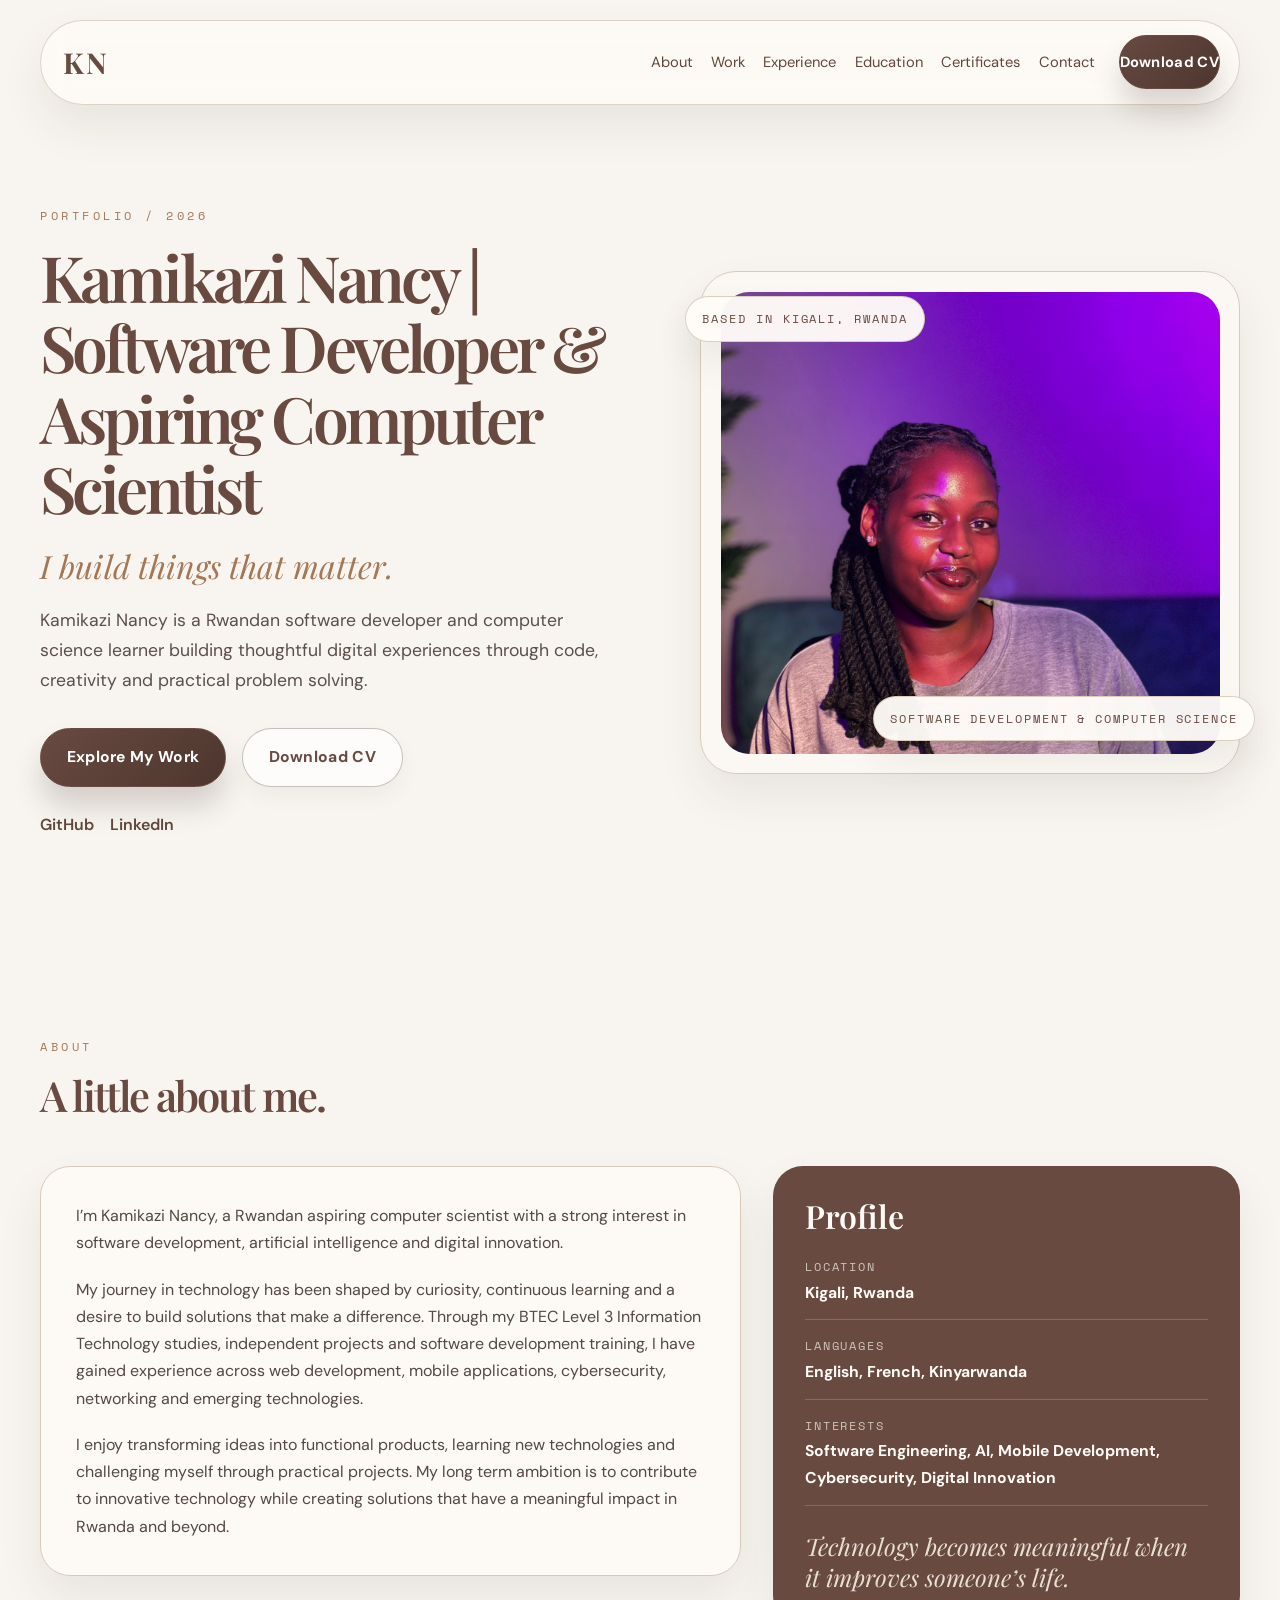
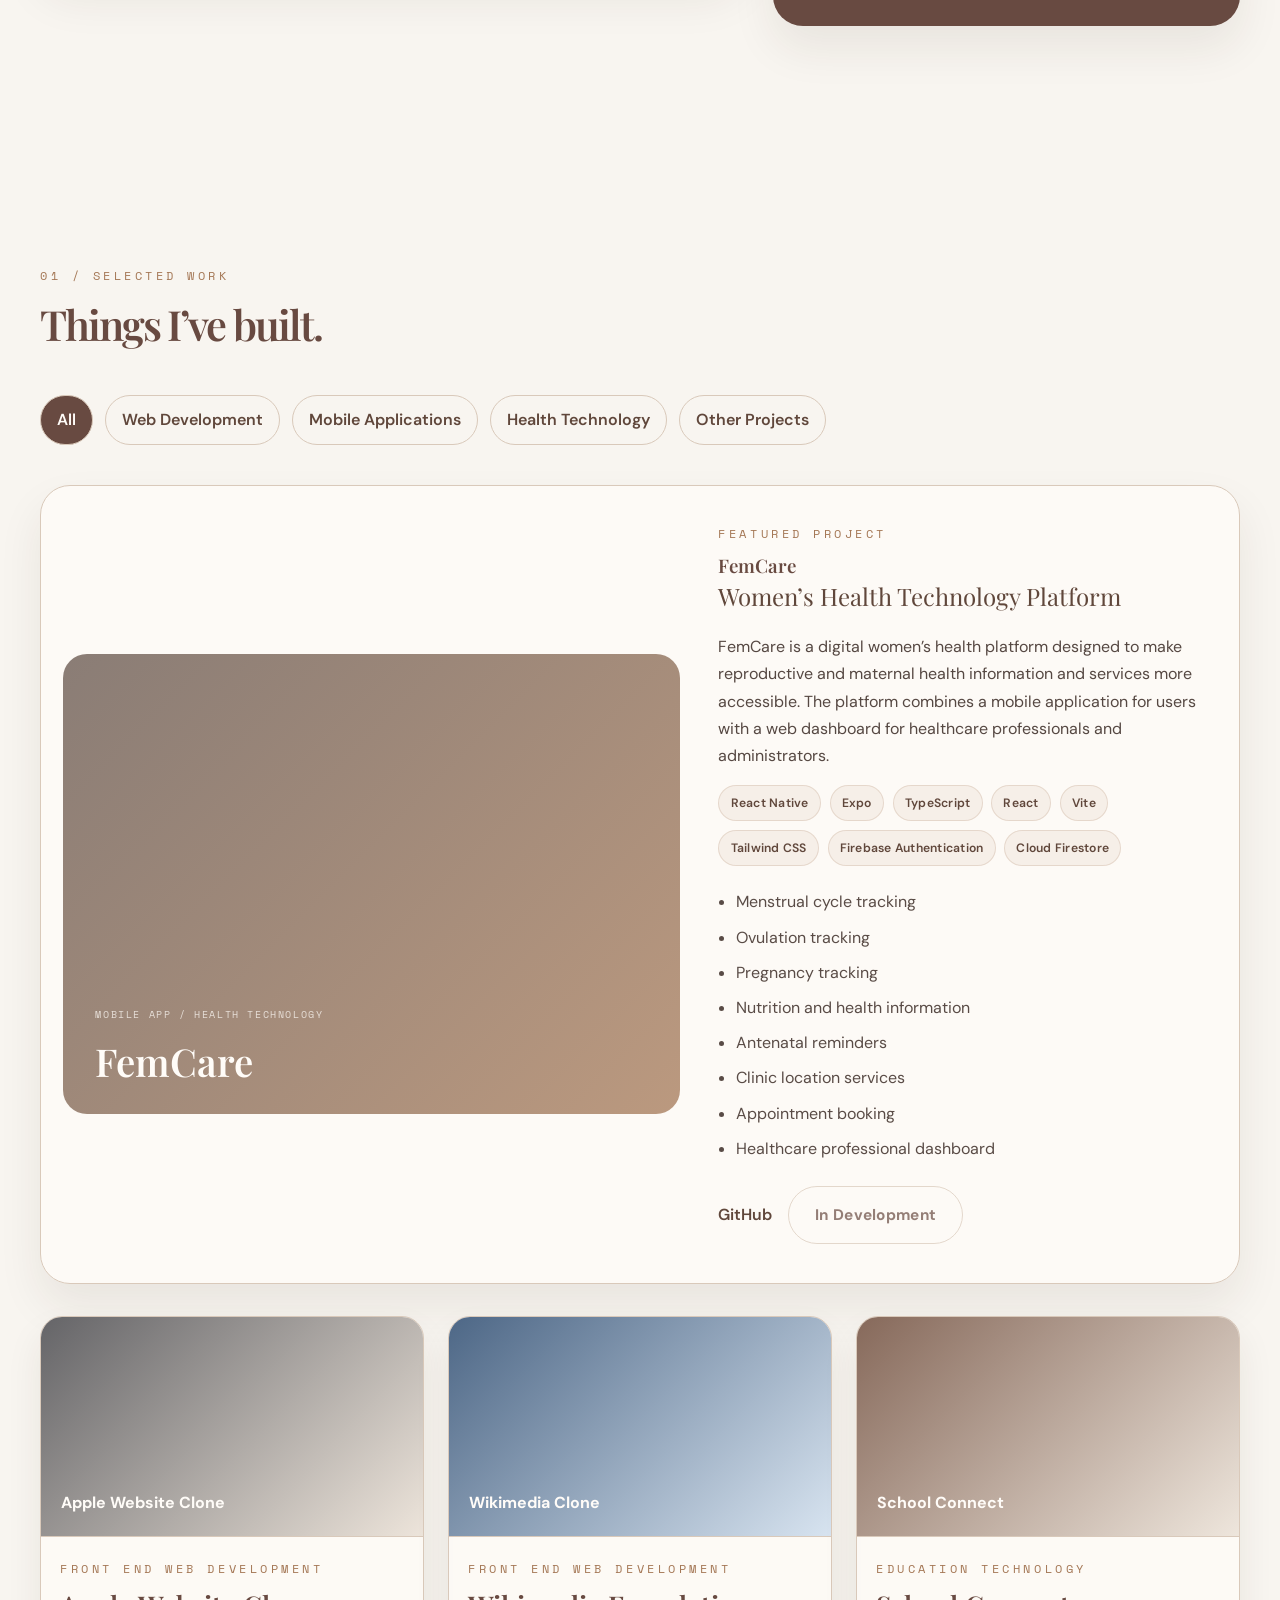
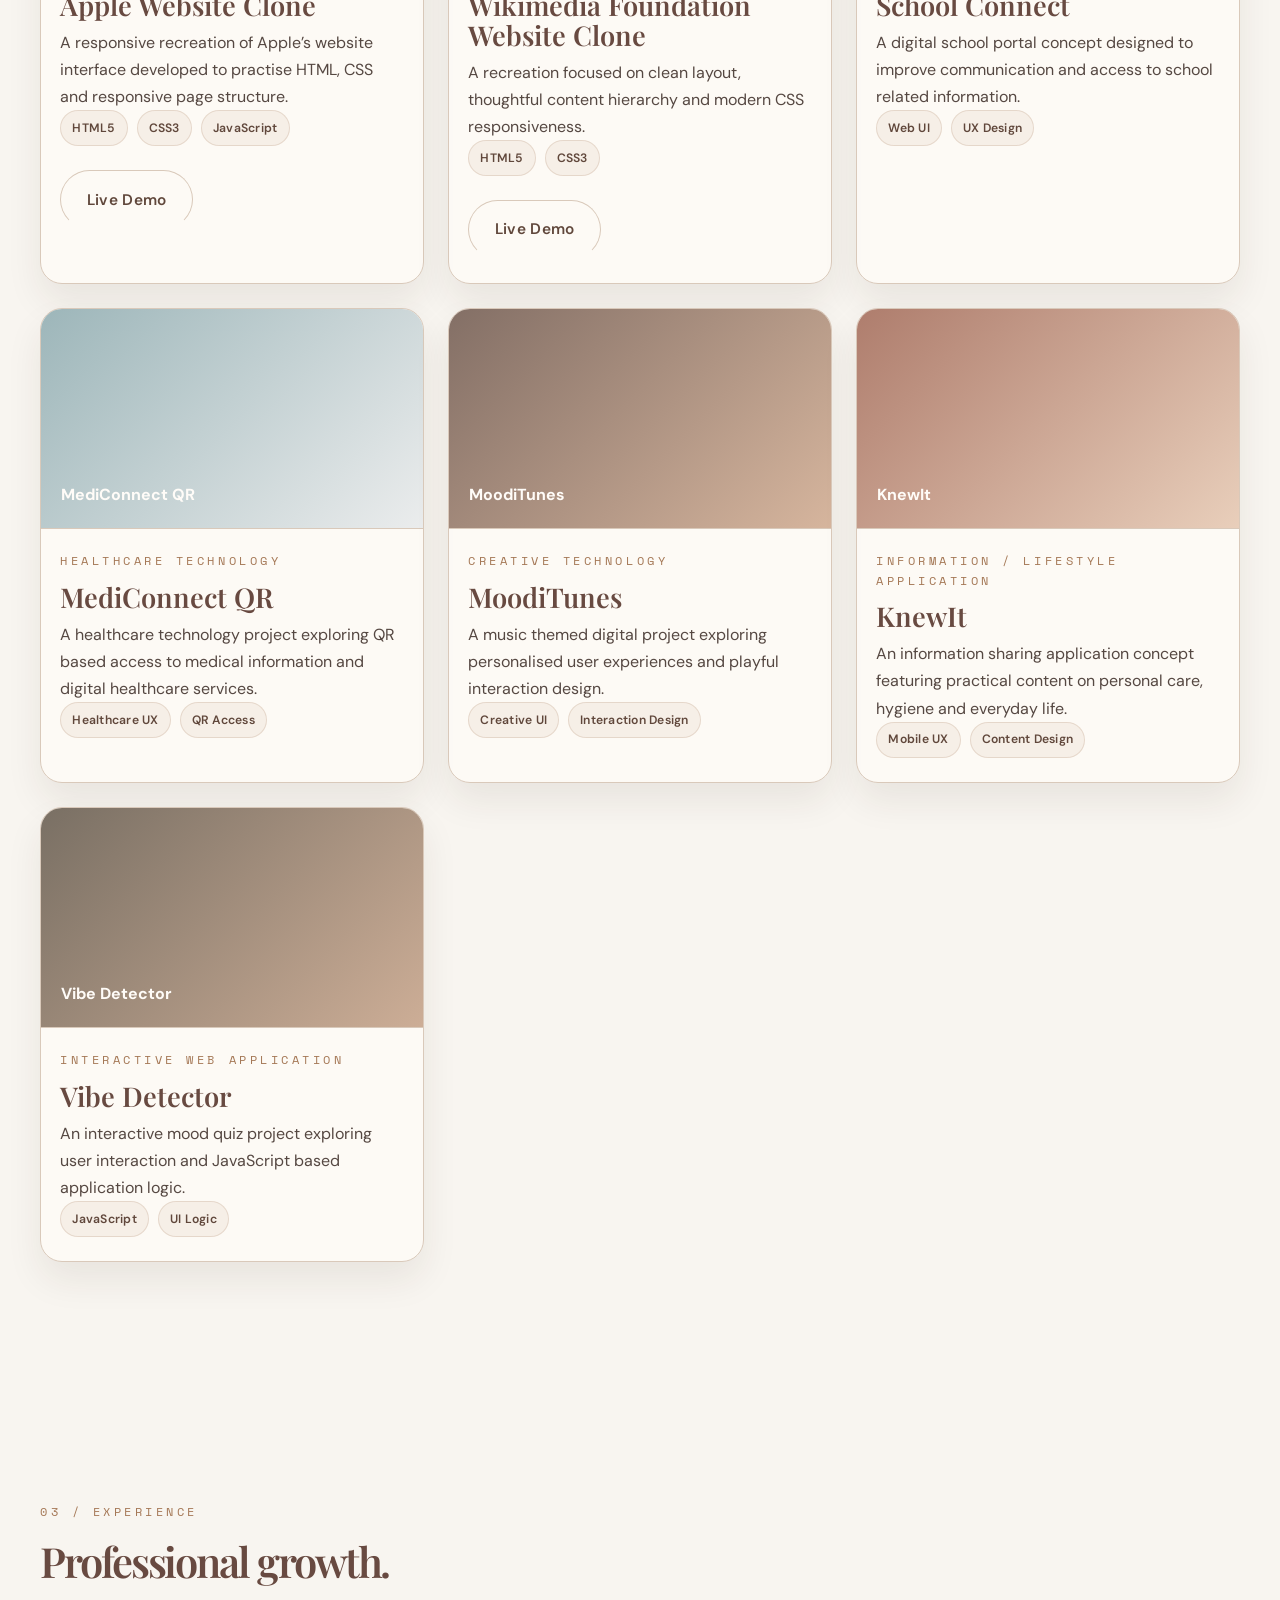
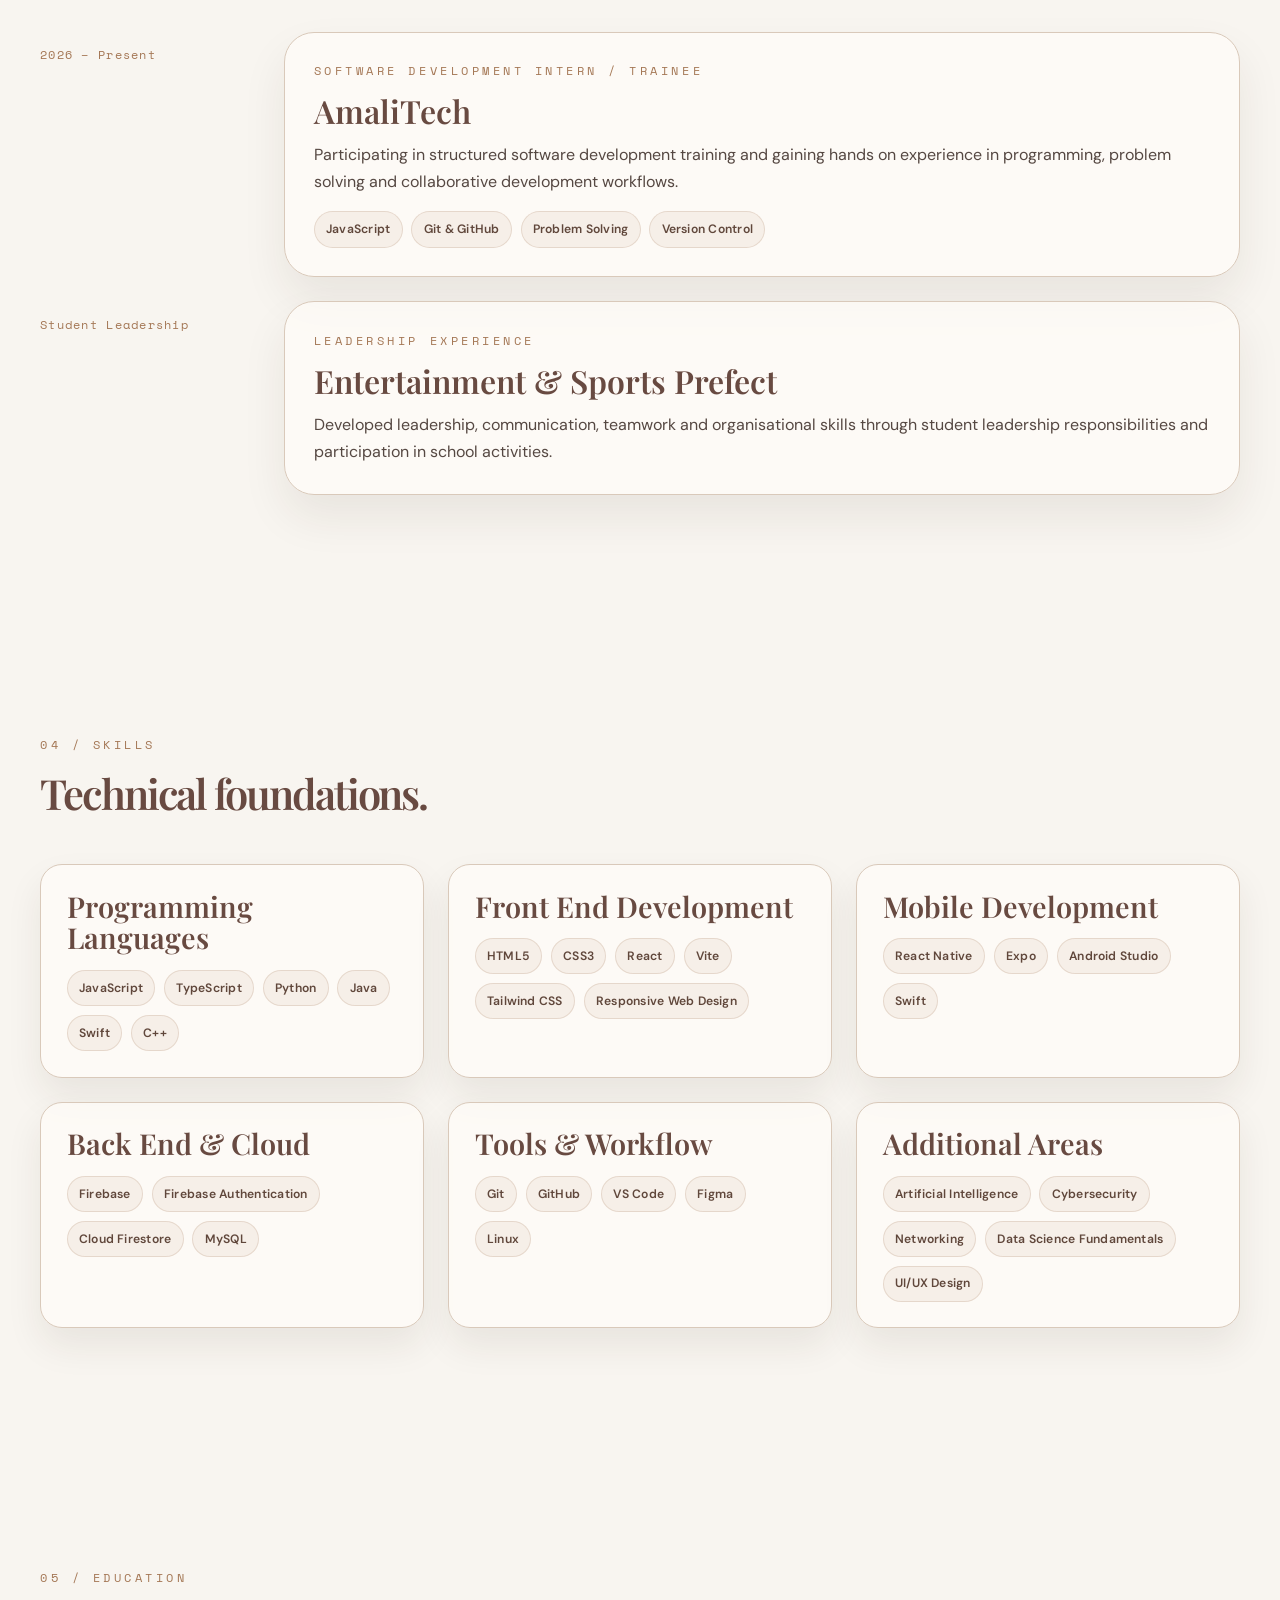
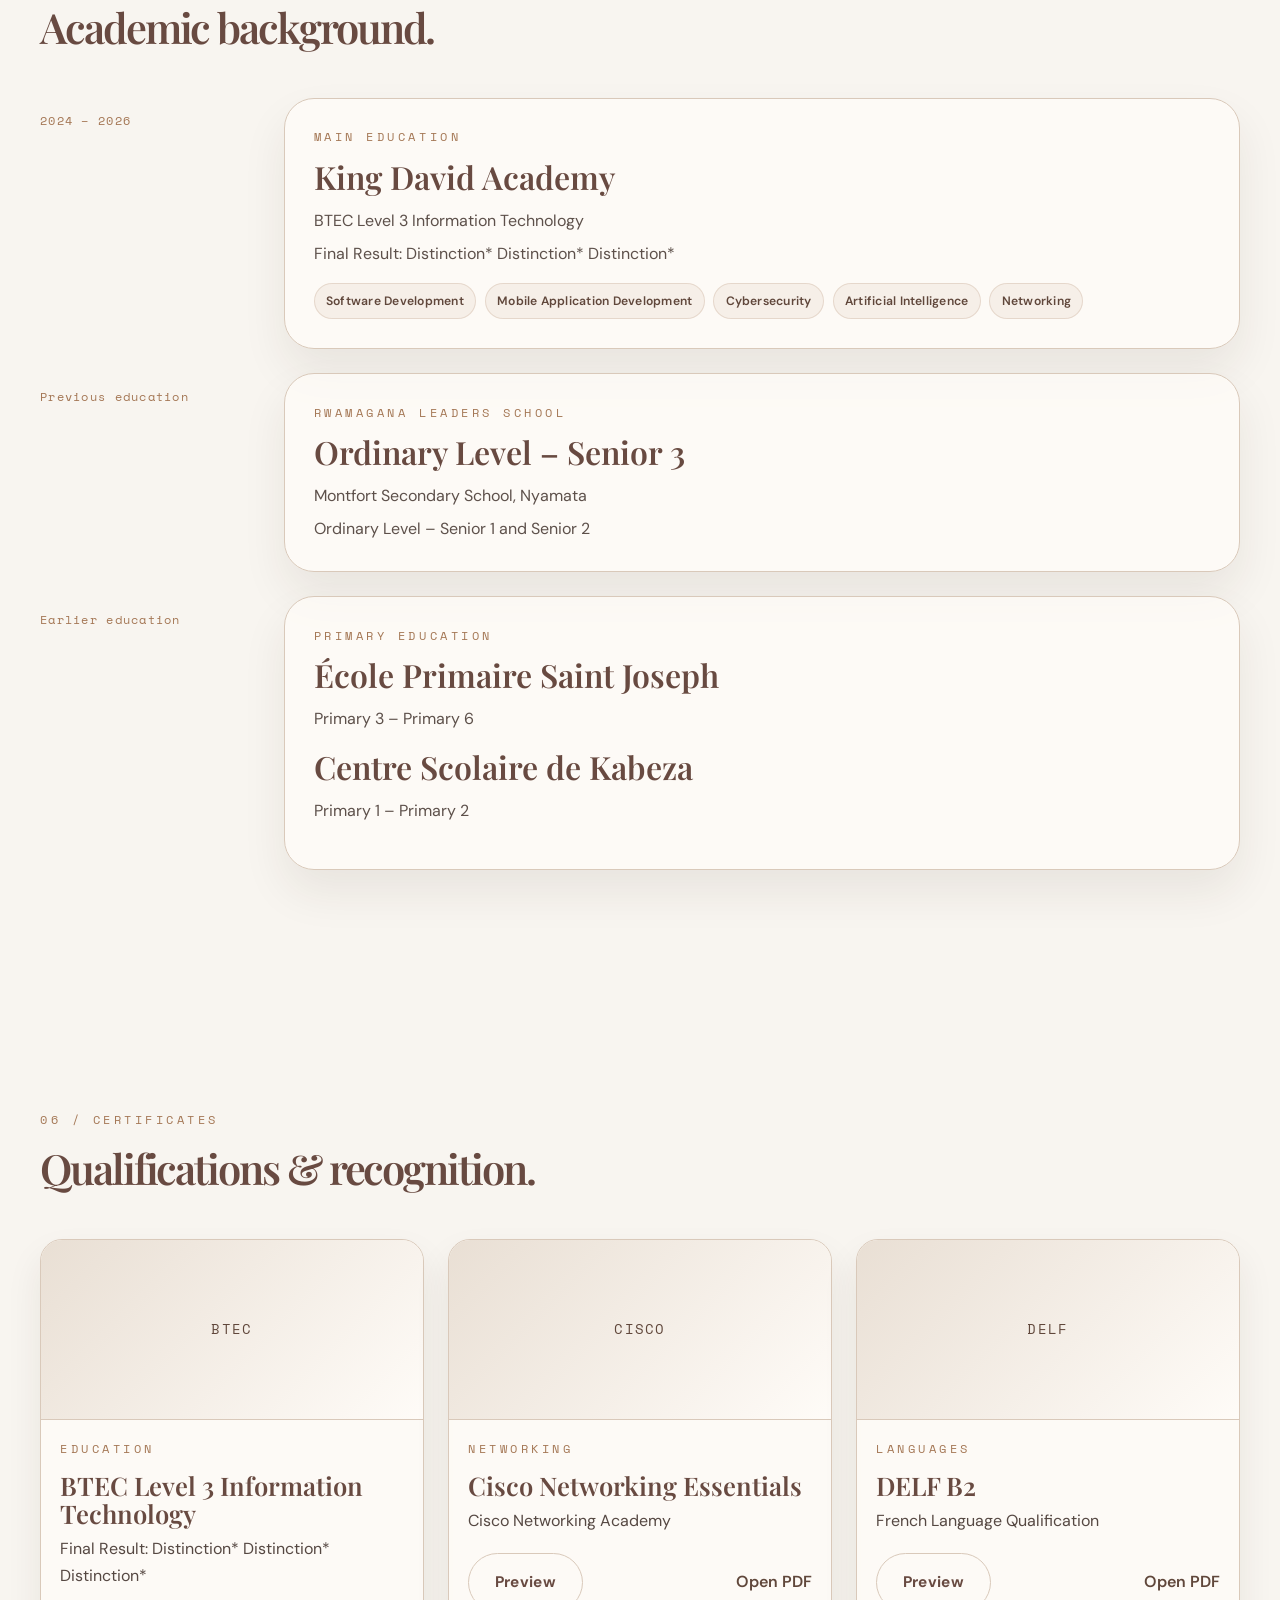
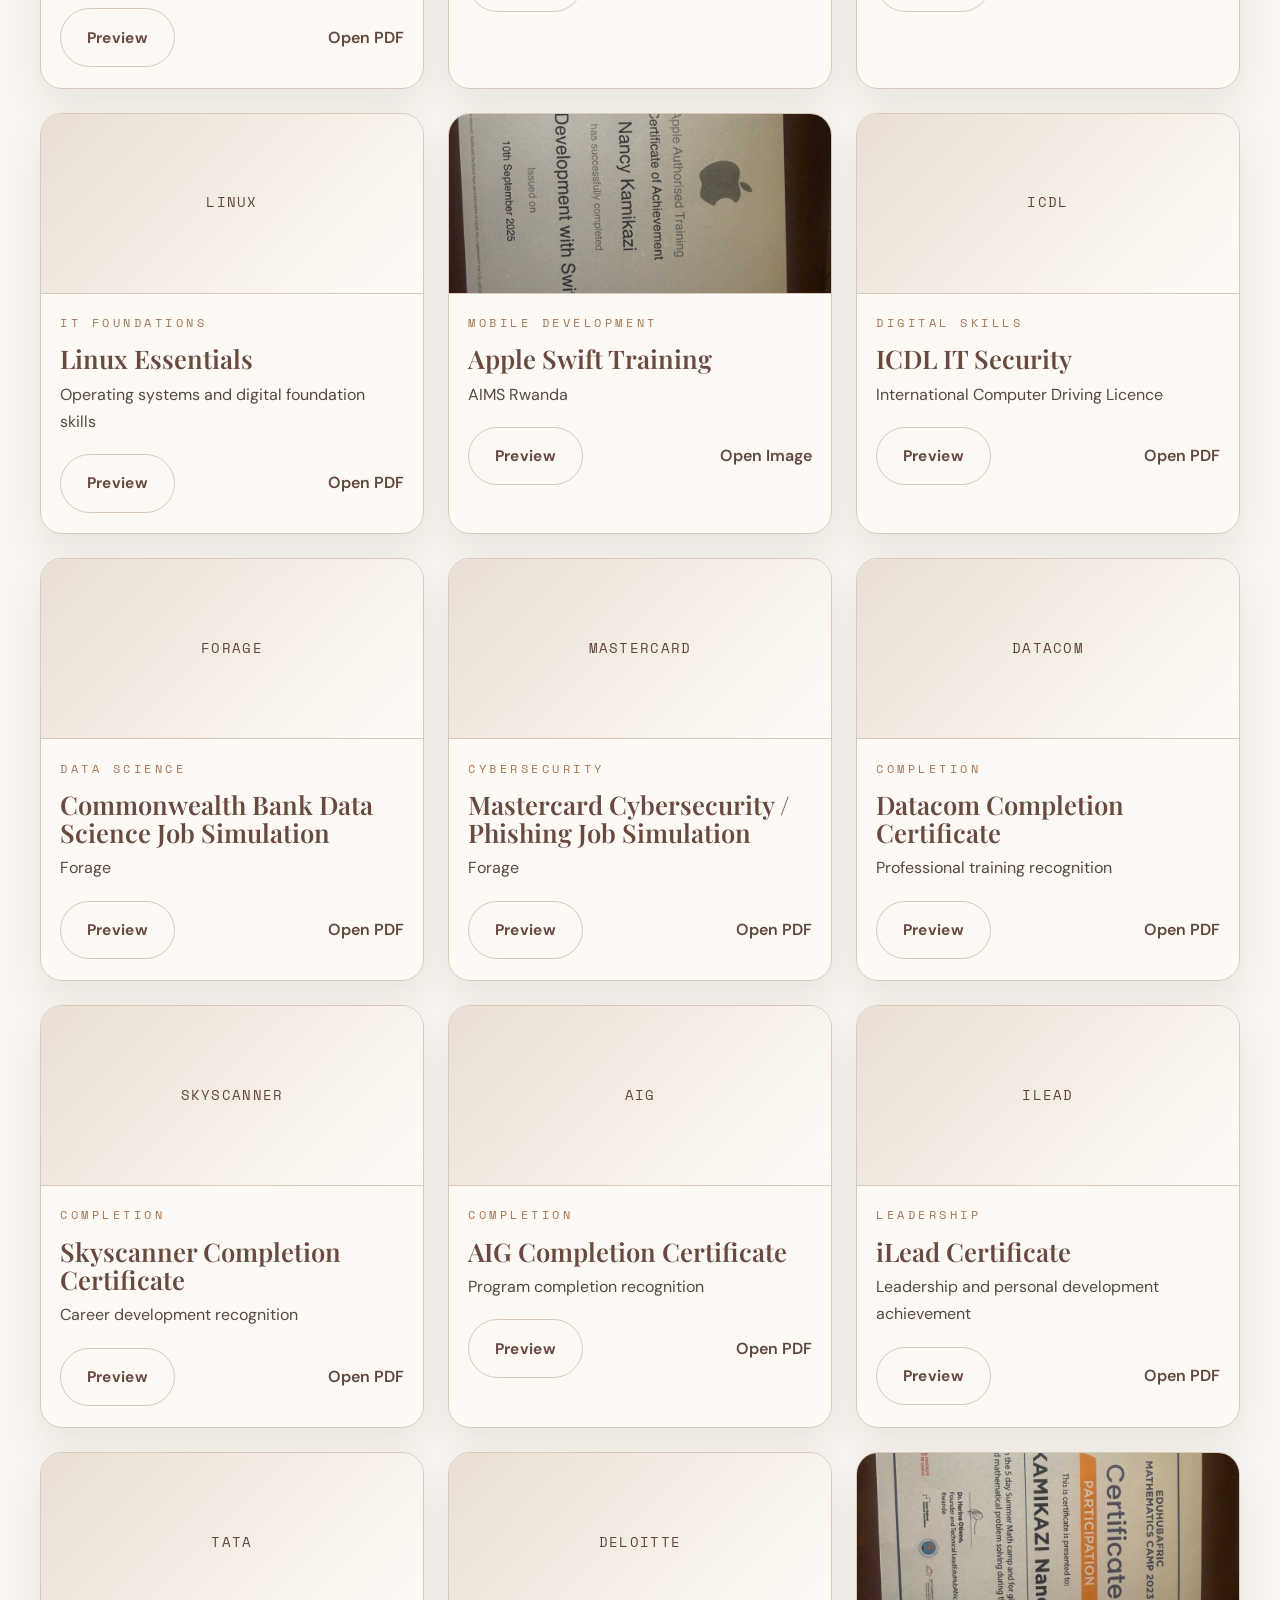
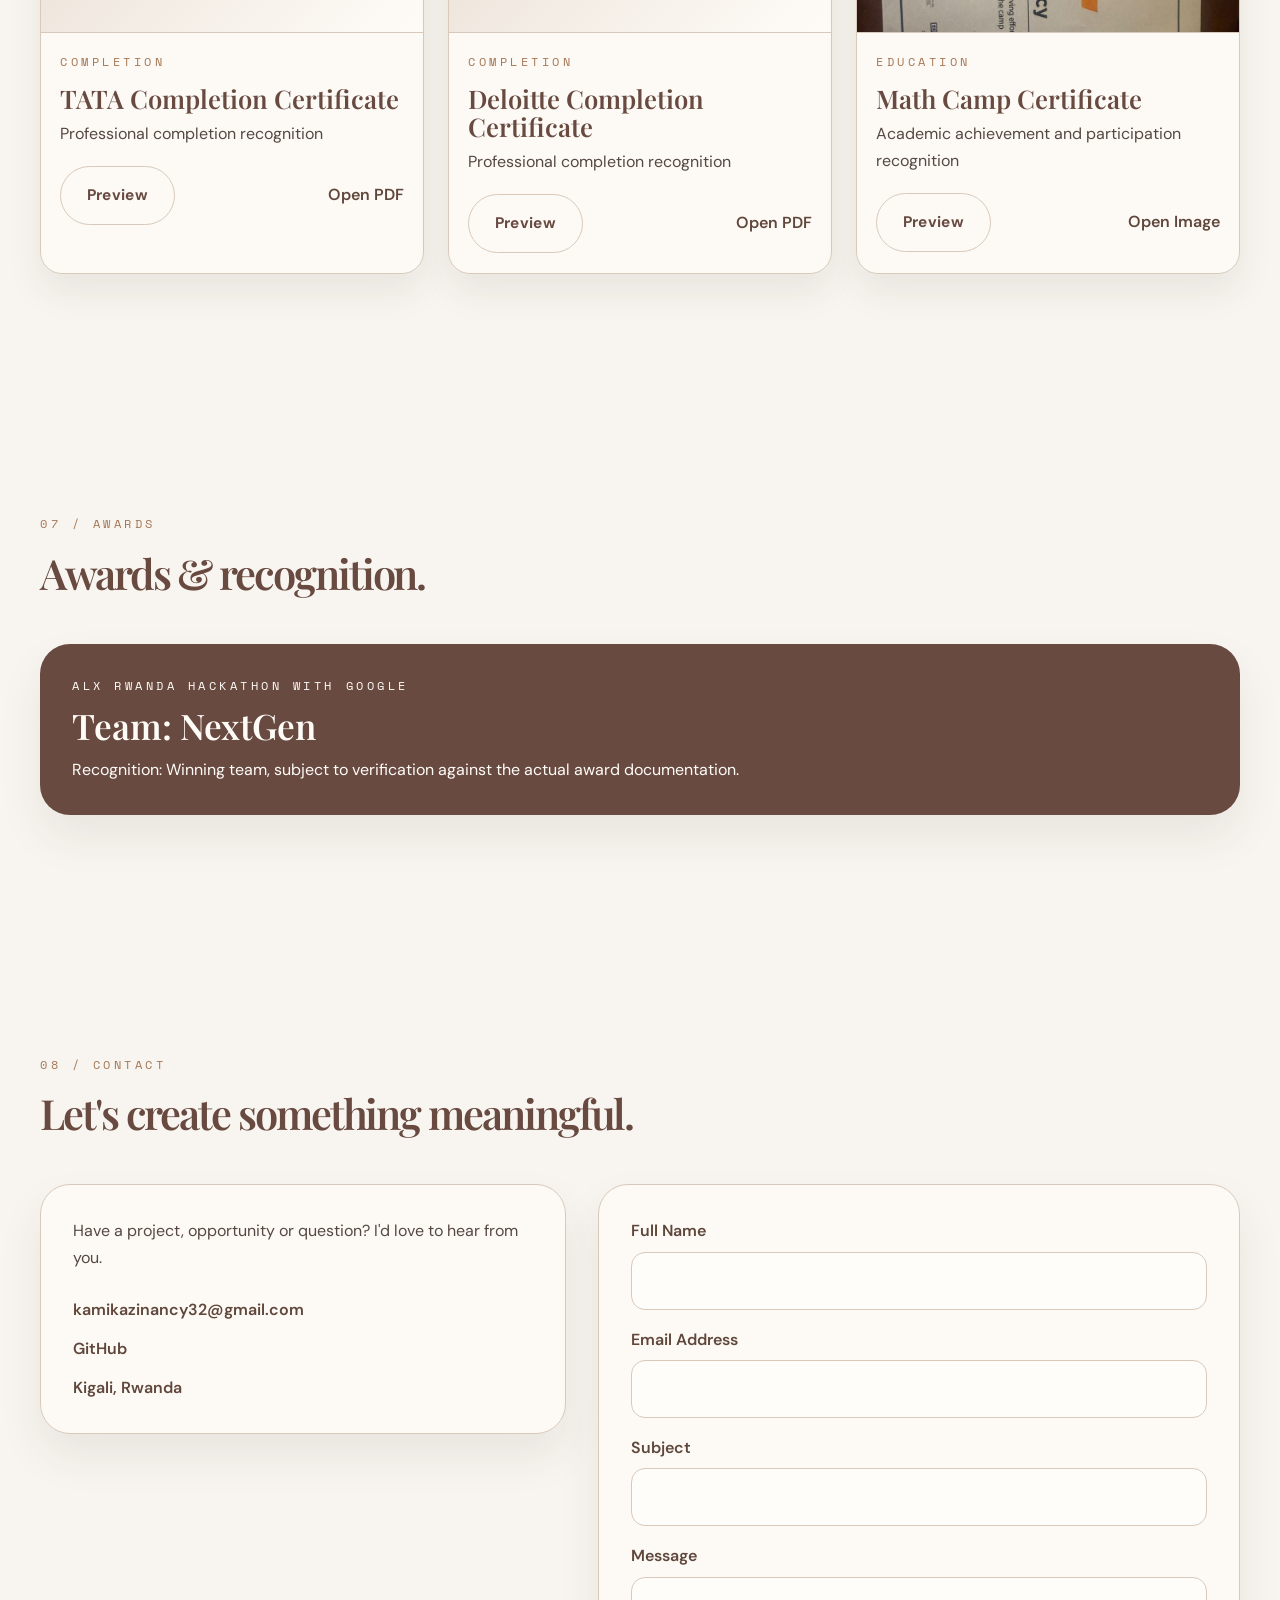
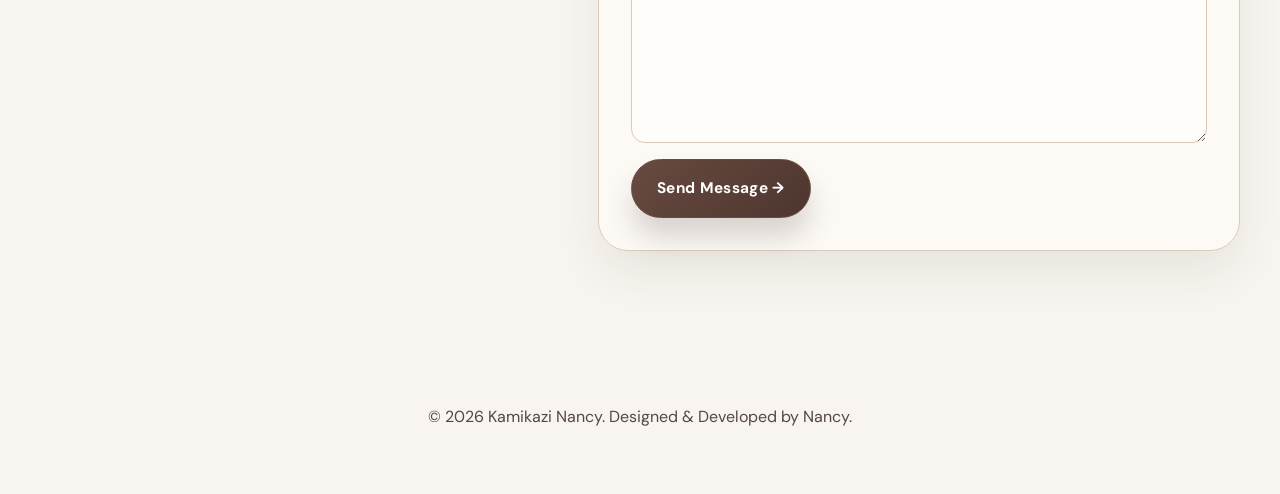
==== commit e386debb: "Add MySQL backend skill to portfolio" ====
--- a/index.html
+++ b/index.html
@@ -74,7 +74,7 @@
           <p class="hero-statement"><em>I build things that matter.</em></p>
           <p class="lead">
             Kamikazi Nancy is a Rwandan software developer and computer science learner building thoughtful digital
-            experiences through code, creativity and practical problem-solving.
+            experiences through code, creativity and practical problem solving.
           </p>
 
           <div class="cta-row">
@@ -117,7 +117,7 @@
             </p>
             <p>
               I enjoy transforming ideas into functional products, learning new technologies and challenging myself through
-              practical projects. My long-term ambition is to contribute to innovative technology while creating solutions
+              practical projects. My long term ambition is to contribute to innovative technology while creating solutions
               that have a meaningful impact in Rwanda and beyond.
             </p>
           </div>
@@ -187,7 +187,7 @@
             </ul>
             <div class="project-links">
               <a href="https://github.com/kamikazinancy32-stack" target="_blank" rel="noreferrer">GitHub</a>
-              <button type="button" class="link-button ghost" disabled>Live demo unavailable</button>
+              <button type="button" class="link-button ghost" disabled>In Development</button>
             </div>
           </div>
         </article>
@@ -198,7 +198,7 @@
               <span>Apple Website Clone</span>
             </div>
             <div class="project-body">
-              <p class="eyebrow small">Front-End Web Development</p>
+              <p class="eyebrow small">Front End Web Development</p>
               <h3>Apple Website Clone</h3>
               <p>A responsive recreation of Apple’s website interface developed to practise HTML, CSS and responsive page structure.</p>
               <div class="tech-list">
@@ -206,6 +206,9 @@
                 <span>CSS3</span>
                 <span>JavaScript</span>
               </div>
+              <div class="project-links">
+                <a href="./apple%20clone/index.html" target="_blank" rel="noopener noreferrer" class="link-button">Live Demo</a>
+              </div>
             </div>
           </article>
 
@@ -214,13 +217,16 @@
               <span>Wikimedia Clone</span>
             </div>
             <div class="project-body">
-              <p class="eyebrow small">Front-End Web Development</p>
+              <p class="eyebrow small">Front End Web Development</p>
               <h3>Wikimedia Foundation Website Clone</h3>
               <p>A recreation focused on clean layout, thoughtful content hierarchy and modern CSS responsiveness.</p>
               <div class="tech-list">
                 <span>HTML5</span>
                 <span>CSS3</span>
               </div>
+              <div class="project-links">
+                <a href="./wikimedia%20clone/index.html" target="_blank" rel="noopener noreferrer" class="link-button">Live Demo</a>
+              </div>
             </div>
           </article>
 
@@ -231,7 +237,7 @@
             <div class="project-body">
               <p class="eyebrow small">Education Technology</p>
               <h3>School Connect</h3>
-              <p>A digital school portal concept designed to improve communication and access to school-related information.</p>
+              <p>A digital school portal concept designed to improve communication and access to school related information.</p>
               <div class="tech-list">
                 <span>Web UI</span>
                 <span>UX Design</span>
@@ -246,7 +252,7 @@
             <div class="project-body">
               <p class="eyebrow small">Healthcare Technology</p>
               <h3>MediConnect QR</h3>
-              <p>A healthcare technology project exploring QR-based access to medical information and digital healthcare services.</p>
+              <p>A healthcare technology project exploring QR based access to medical information and digital healthcare services.</p>
               <div class="tech-list">
                 <span>Healthcare UX</span>
                 <span>QR Access</span>
@@ -261,7 +267,7 @@
             <div class="project-body">
               <p class="eyebrow small">Creative Technology</p>
               <h3>MoodiTunes</h3>
-              <p>A music-themed digital project exploring personalised user experiences and playful interaction design.</p>
+              <p>A music themed digital project exploring personalised user experiences and playful interaction design.</p>
               <div class="tech-list">
                 <span>Creative UI</span>
                 <span>Interaction Design</span>
@@ -276,7 +282,7 @@
             <div class="project-body">
               <p class="eyebrow small">Information / Lifestyle Application</p>
               <h3>KnewIt</h3>
-              <p>An information-sharing application concept featuring practical content on personal care, hygiene and everyday life.</p>
+              <p>An information sharing application concept featuring practical content on personal care, hygiene and everyday life.</p>
               <div class="tech-list">
                 <span>Mobile UX</span>
                 <span>Content Design</span>
@@ -291,7 +297,7 @@
             <div class="project-body">
               <p class="eyebrow small">Interactive Web Application</p>
               <h3>Vibe Detector</h3>
-              <p>An interactive mood quiz project exploring user interaction and JavaScript-based application logic.</p>
+              <p>An interactive mood quiz project exploring user interaction and JavaScript based application logic.</p>
               <div class="tech-list">
                 <span>JavaScript</span>
                 <span>UI Logic</span>
@@ -314,8 +320,8 @@
               <p class="eyebrow small">Software Development Intern / Trainee</p>
               <h3>AmaliTech</h3>
               <p>
-                Participating in structured software development training and gaining hands-on experience in programming,
-                problem-solving and collaborative development workflows.
+                Participating in structured software development training and gaining hands on experience in programming,
+                problem solving and collaborative development workflows.
               </p>
               <div class="tag-list">
                 <span>JavaScript</span>
@@ -360,7 +366,7 @@
           </div>
 
           <div class="skill-group reveal">
-            <h3>Front-End Development</h3>
+            <h3>Front End Development</h3>
             <div class="chip-list">
               <span>HTML5</span>
               <span>CSS3</span>
@@ -382,11 +388,12 @@
           </div>
 
           <div class="skill-group reveal">
-            <h3>Back-End &amp; Cloud</h3>
+            <h3>Back End &amp; Cloud</h3>
             <div class="chip-list">
               <span>Firebase</span>
               <span>Firebase Authentication</span>
               <span>Cloud Firestore</span>
+              <span>MySQL</span>
             </div>
           </div>
 
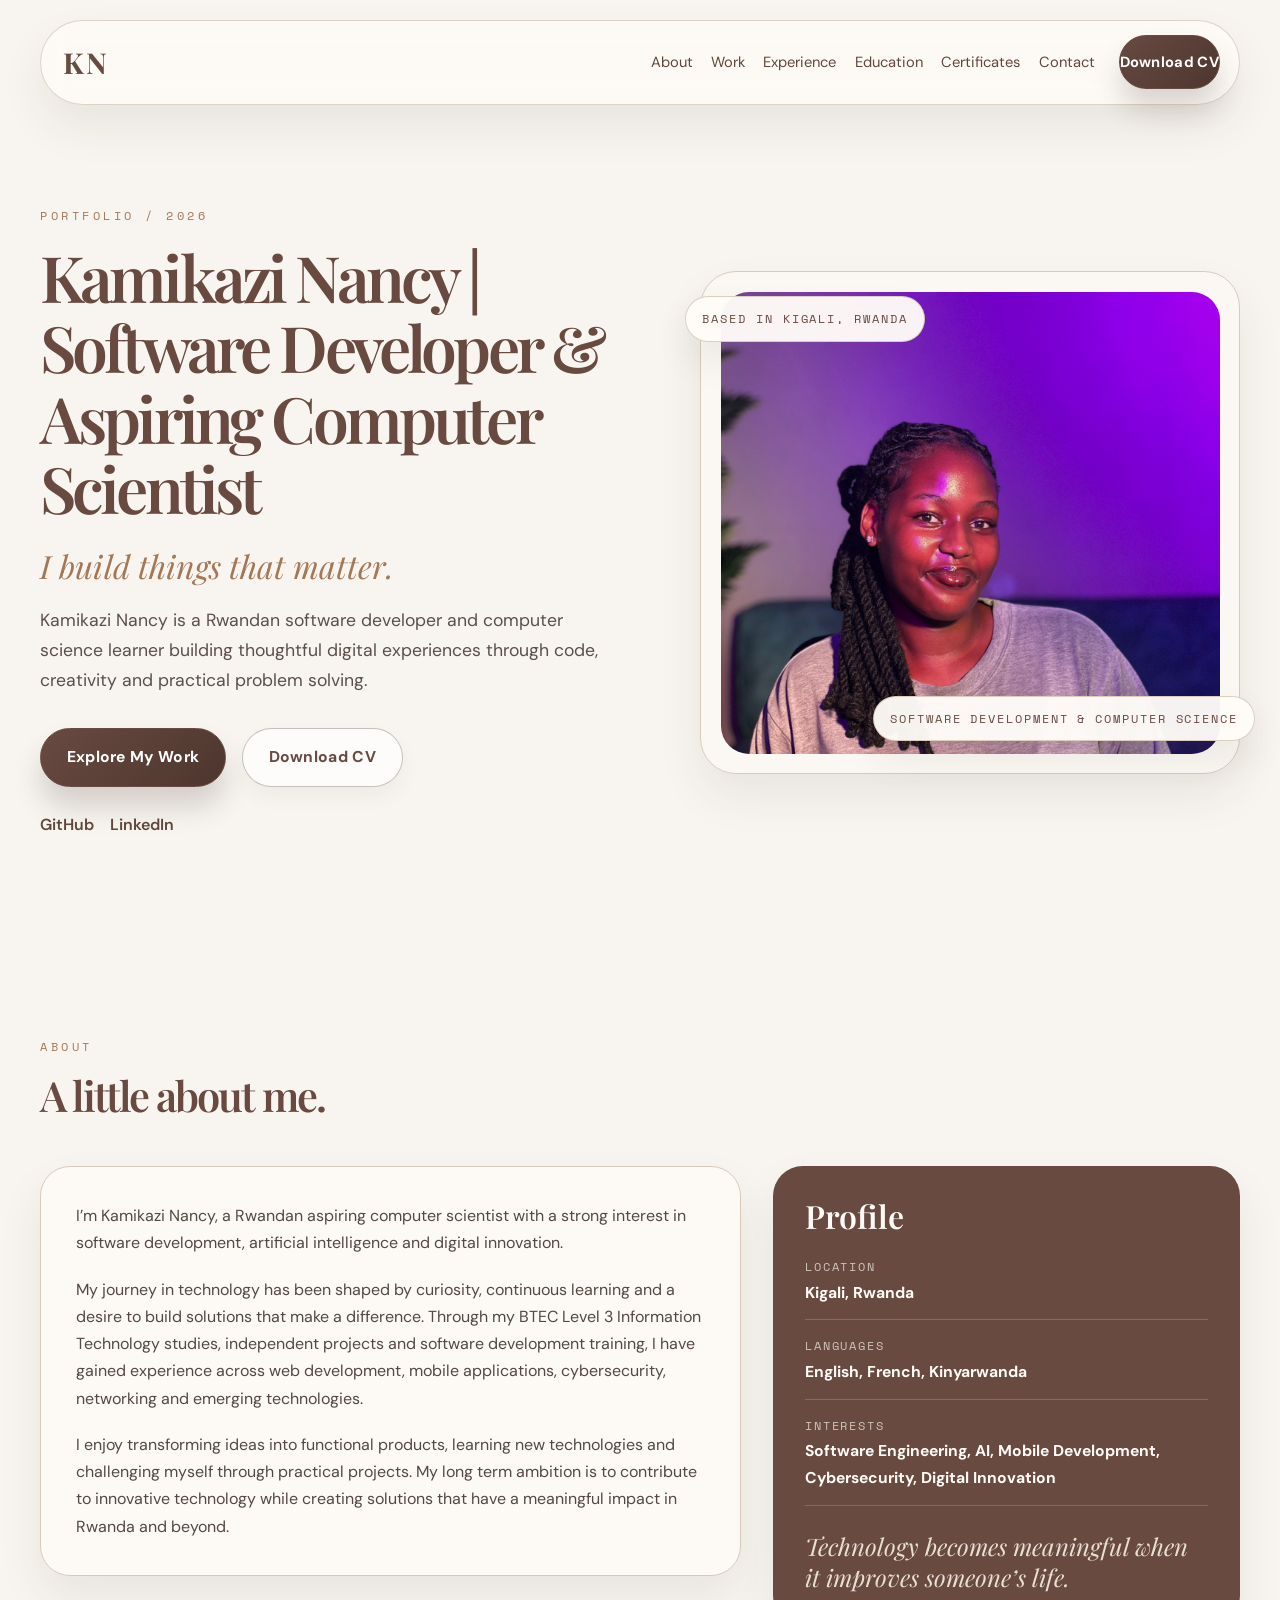
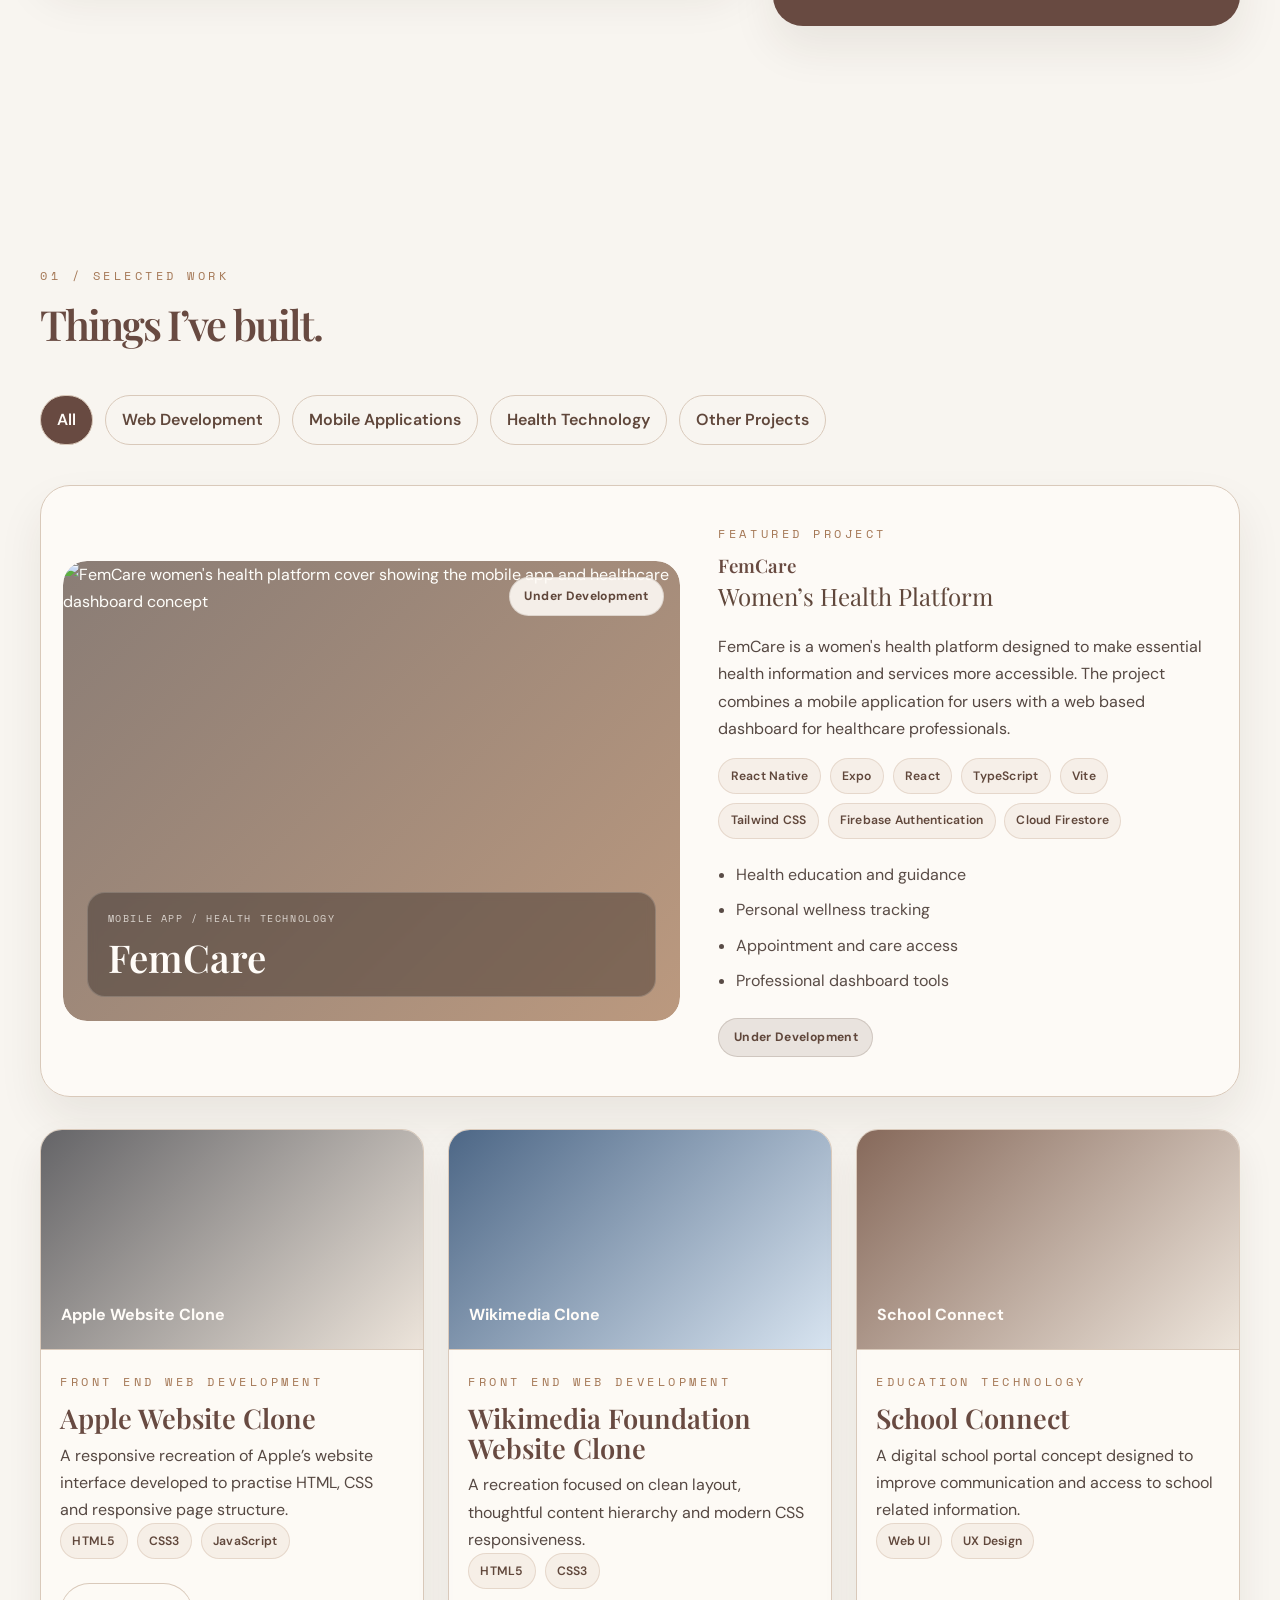
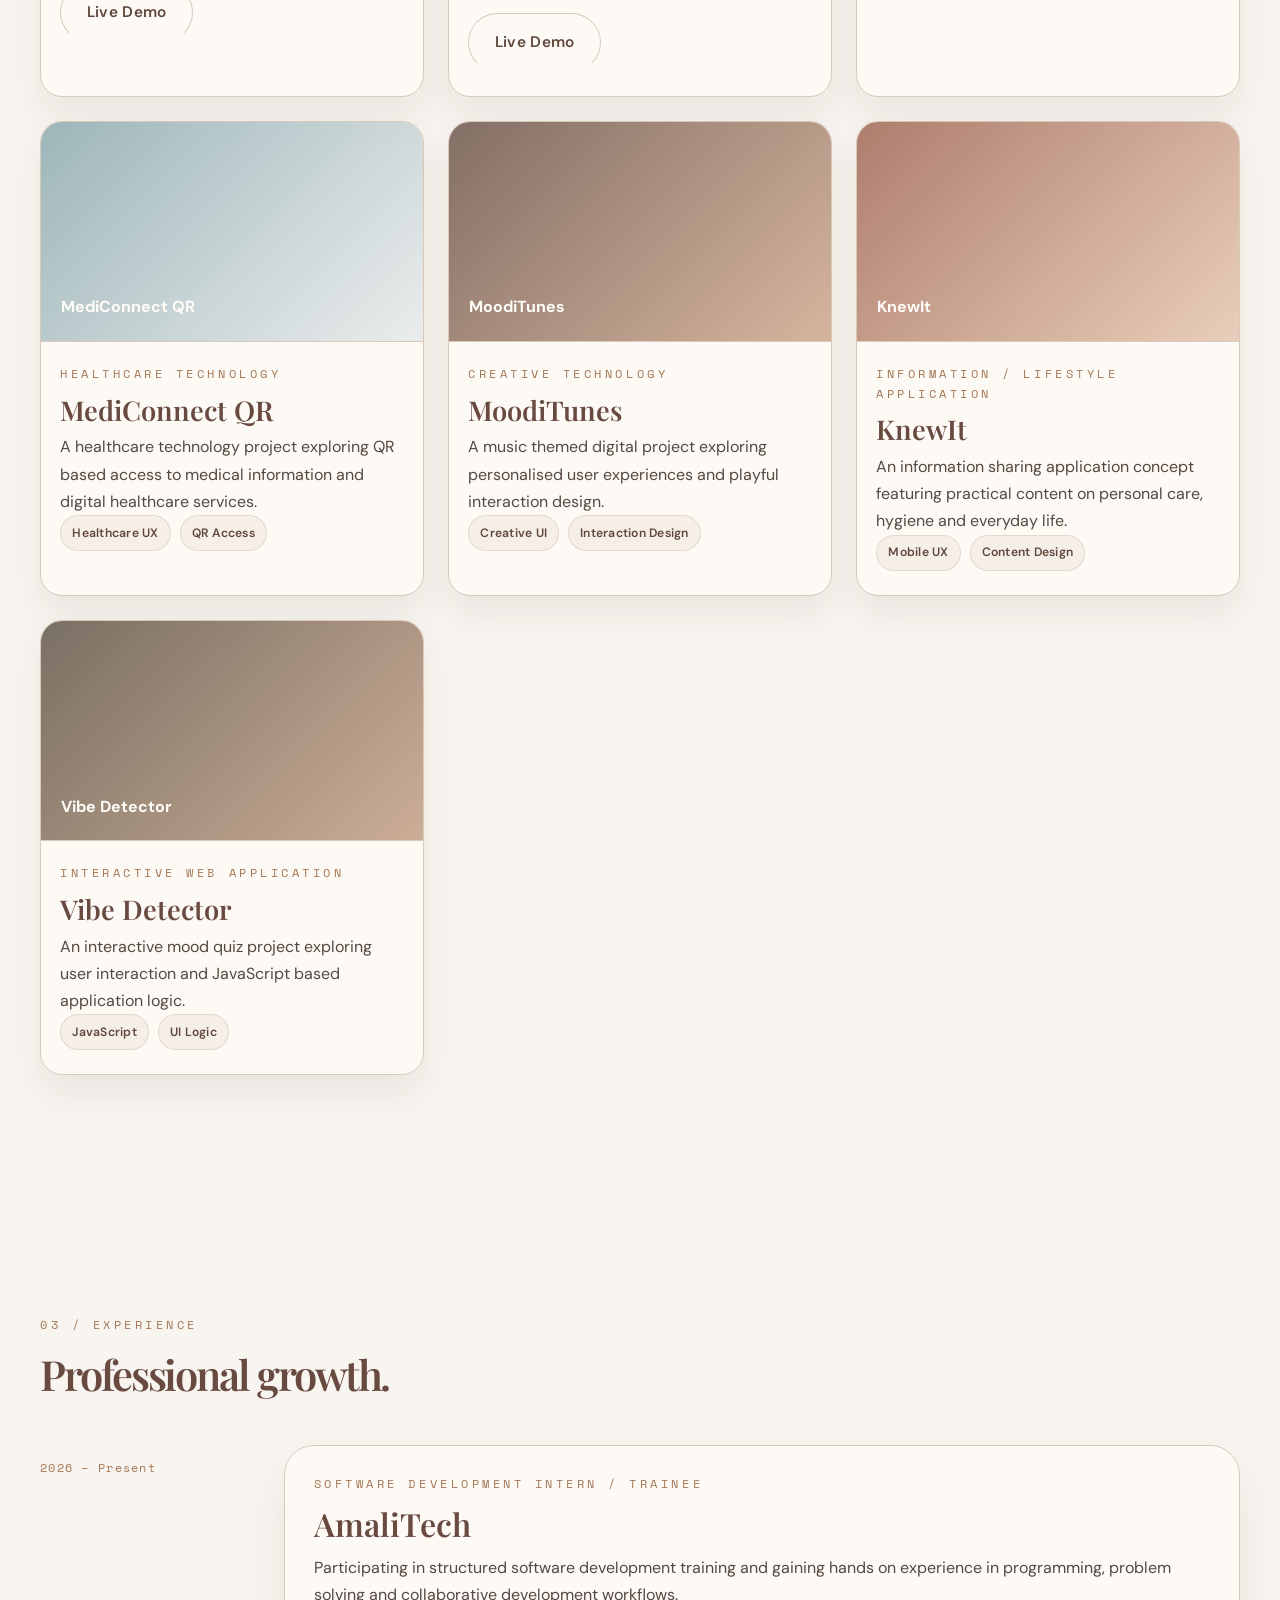
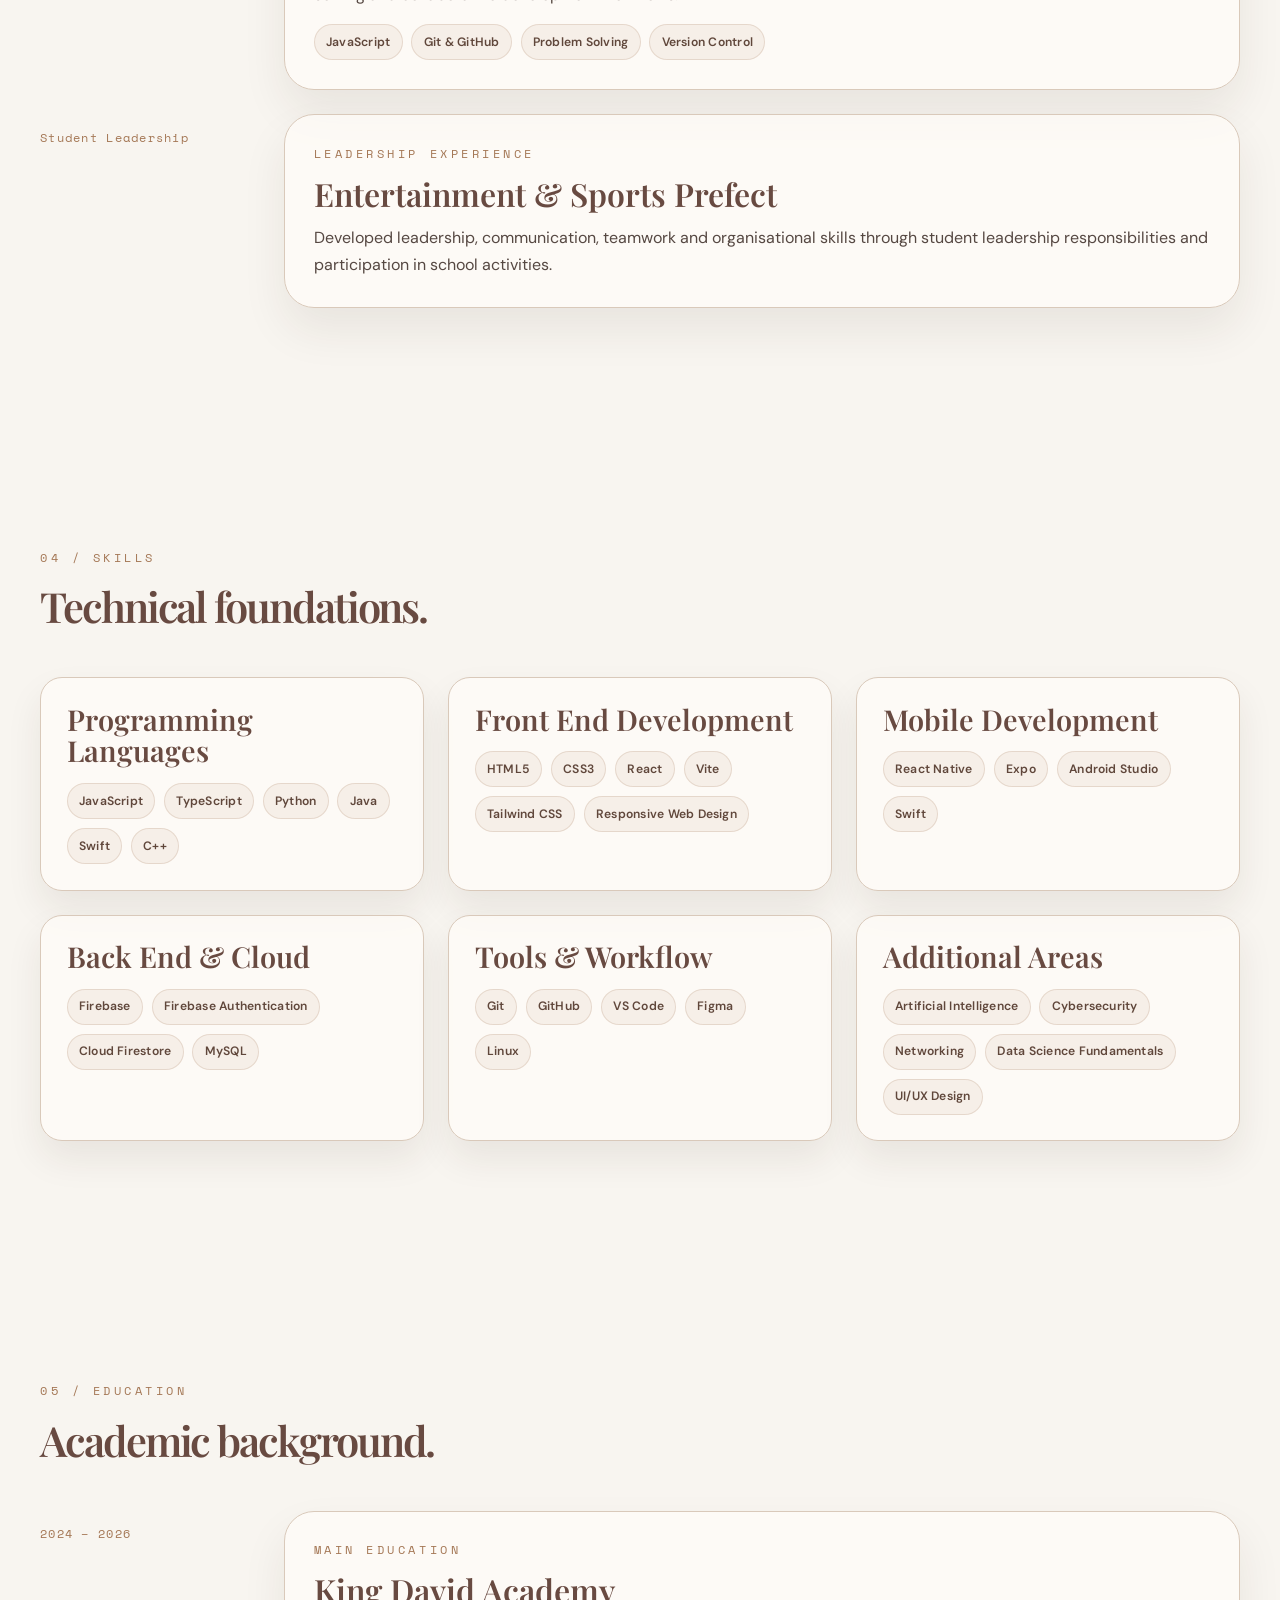
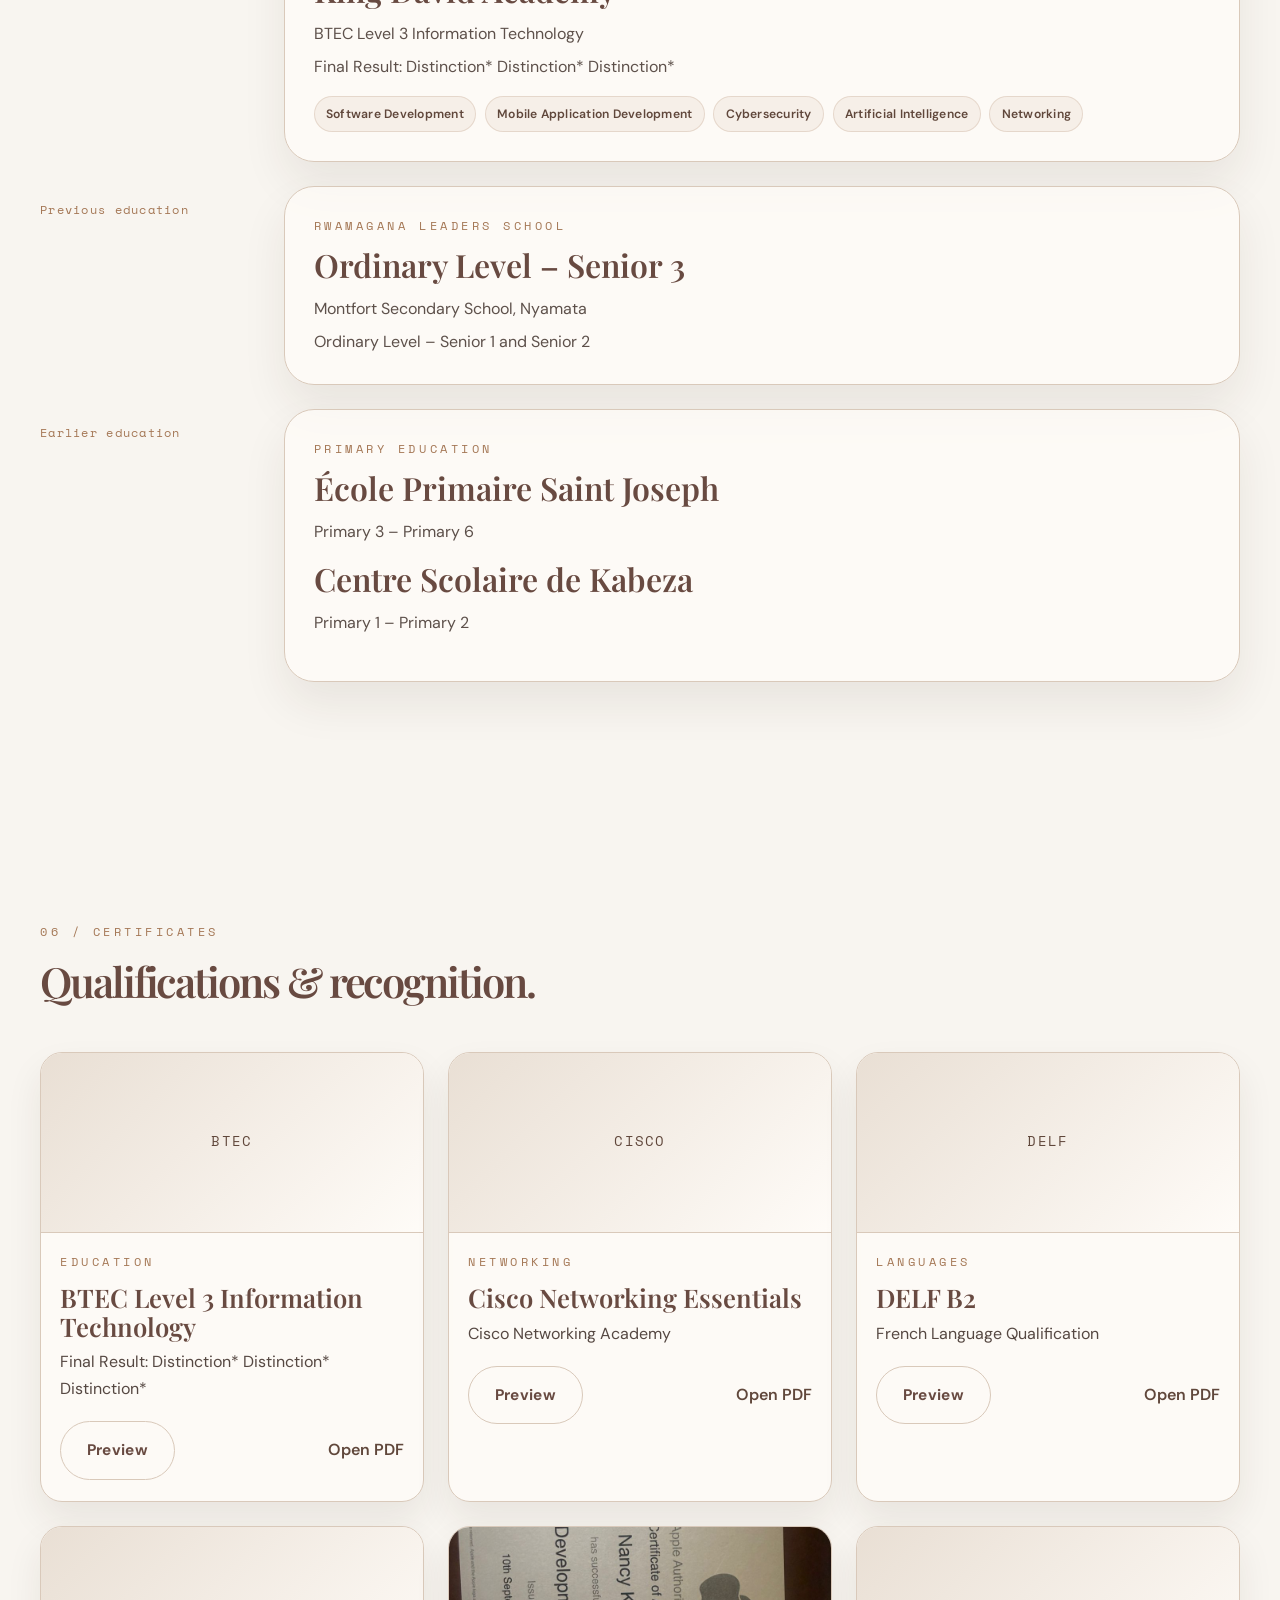
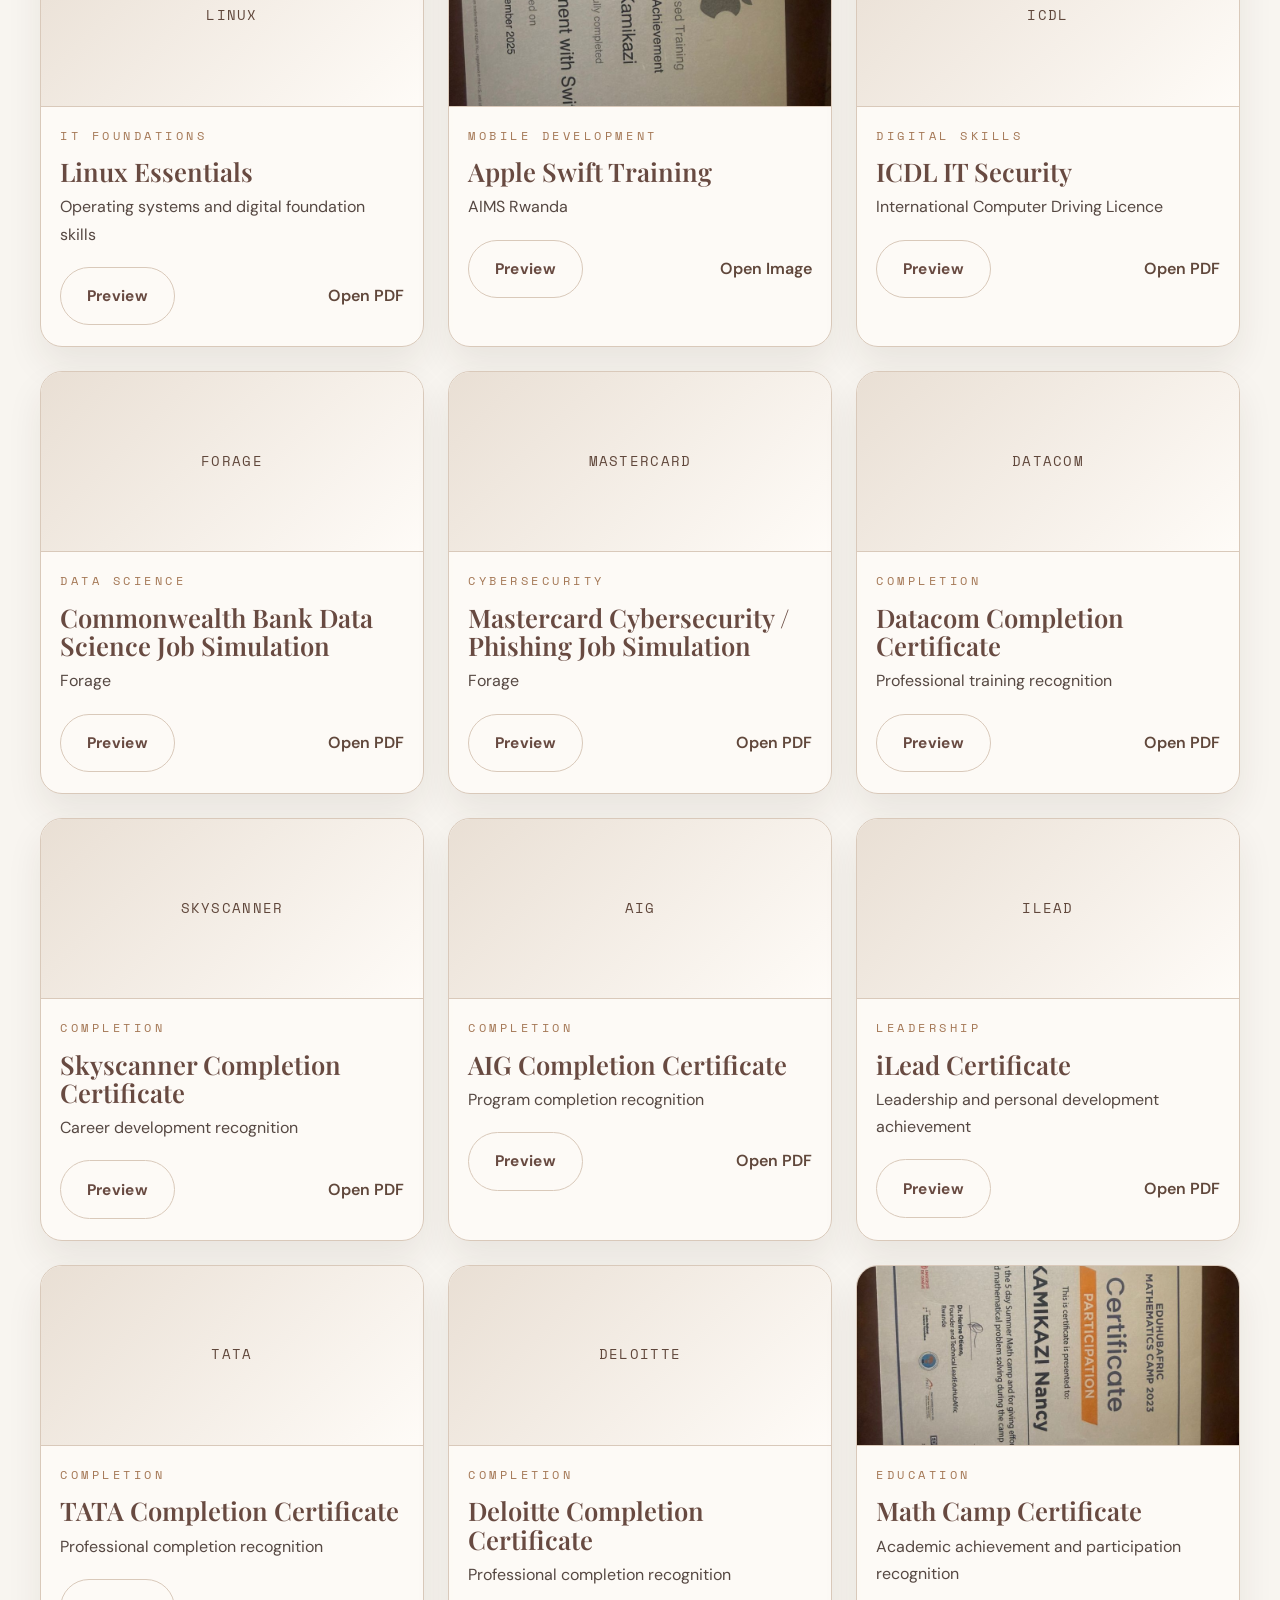
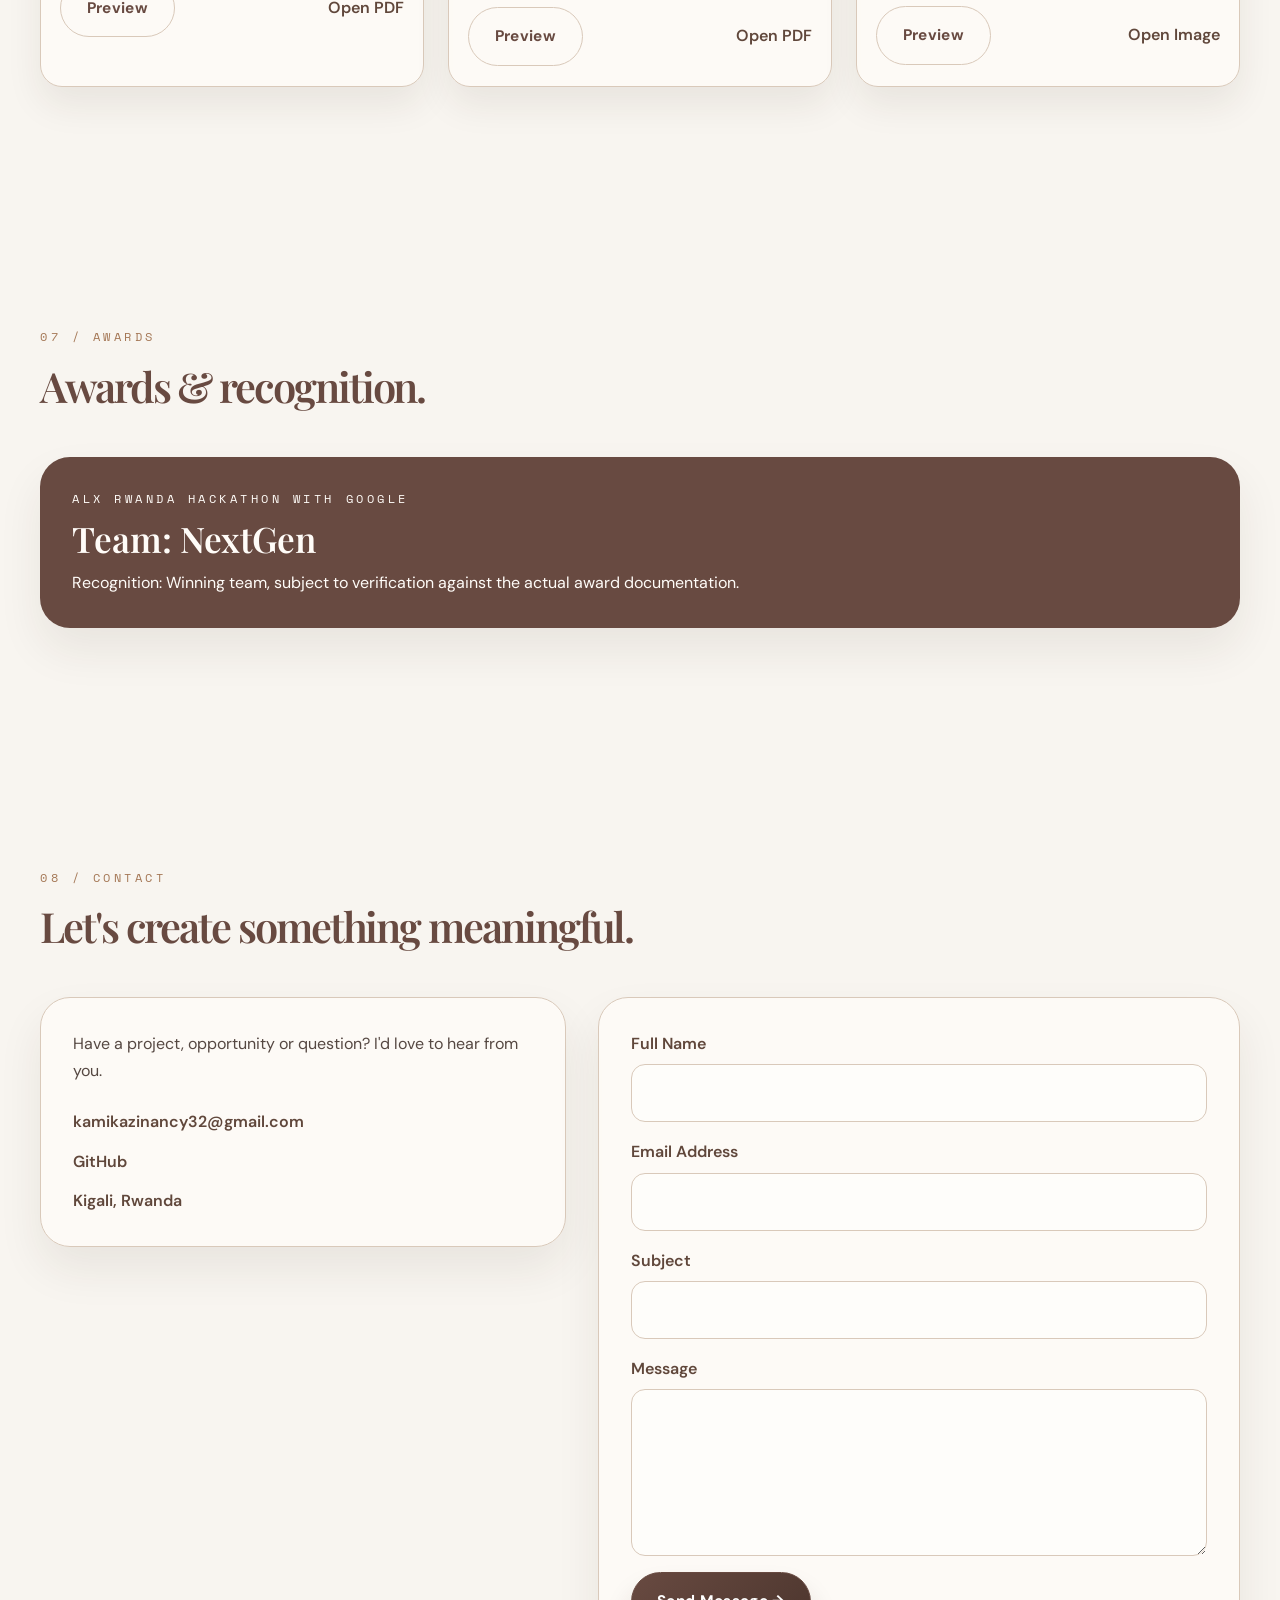
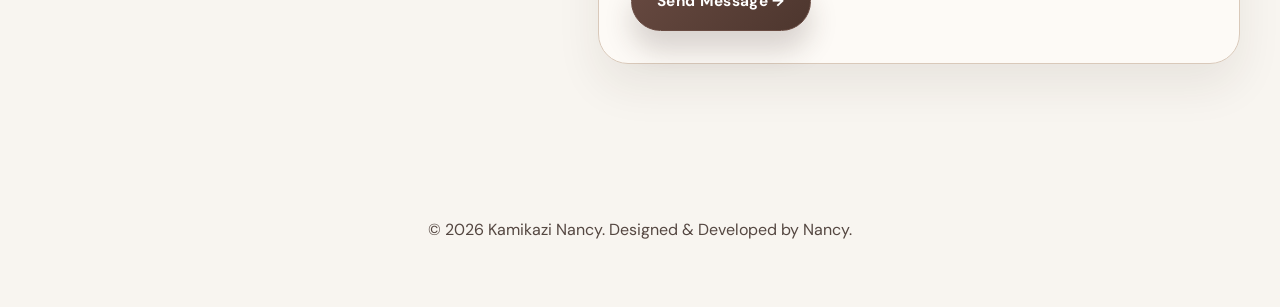
==== commit c8d56612: "Update FemCare portfolio showcase" ====
--- a/index.html
+++ b/index.html
@@ -151,43 +151,41 @@
         <article class="featured-project reveal" data-category="mobile health">
           <div class="feature-visual">
             <div class="feature-surface feature-femcare">
-              <span class="feature-kicker">Mobile app / Health technology</span>
-              <h3>FemCare</h3>
+              <img src="./Femcare%20cover.png" alt="FemCare women's health platform cover showing the mobile app and healthcare dashboard concept" />
+              <div class="feature-overlay">
+                <span class="feature-kicker">Mobile app / Health technology</span>
+                <h3>FemCare</h3>
+              </div>
+              <span class="status-badge">Under Development</span>
             </div>
           </div>
 
           <div class="feature-copy">
             <p class="eyebrow small">Featured project</p>
             <h3>FemCare</h3>
-            <p class="project-label">Women’s Health Technology Platform</p>
+            <p class="project-label">Women’s Health Platform</p>
             <p>
-              FemCare is a digital women’s health platform designed to make reproductive and maternal health information
-              and services more accessible. The platform combines a mobile application for users with a web dashboard for
-              healthcare professionals and administrators.
+              FemCare is a women's health platform designed to make essential health information and services more accessible.
+              The project combines a mobile application for users with a web based dashboard for healthcare professionals.
             </p>
             <div class="tech-list">
               <span>React Native</span>
               <span>Expo</span>
+              <span>React</span>
               <span>TypeScript</span>
-              <span>React</span>
               <span>Vite</span>
               <span>Tailwind CSS</span>
               <span>Firebase Authentication</span>
               <span>Cloud Firestore</span>
             </div>
             <ul class="feature-points">
-              <li>Menstrual cycle tracking</li>
-              <li>Ovulation tracking</li>
-              <li>Pregnancy tracking</li>
-              <li>Nutrition and health information</li>
-              <li>Antenatal reminders</li>
-              <li>Clinic location services</li>
-              <li>Appointment booking</li>
-              <li>Healthcare professional dashboard</li>
+              <li>Health education and guidance</li>
+              <li>Personal wellness tracking</li>
+              <li>Appointment and care access</li>
+              <li>Professional dashboard tools</li>
             </ul>
             <div class="project-links">
-              <a href="https://github.com/kamikazinancy32-stack" target="_blank" rel="noreferrer">GitHub</a>
-              <button type="button" class="link-button ghost" disabled>In Development</button>
+              <span class="project-status">Under Development</span>
             </div>
           </div>
         </article>
--- a/portfolio.css
+++ b/portfolio.css
@@ -451,14 +451,43 @@
 }
 
 .feature-surface {
+  position: relative;
   height: 100%;
   min-height: 460px;
   display: flex;
   flex-direction: column;
   justify-content: flex-end;
-  padding: 2rem;
+  padding: 0;
   background: linear-gradient(135deg, rgba(73,54,45,0.64), rgba(164,119,85,0.74));
   color: var(--warm-white);
+  overflow: hidden;
+  border-radius: 24px;
+}
+
+.feature-surface img {
+  position: absolute;
+  inset: 0;
+  width: 100%;
+  height: 100%;
+  object-fit: cover;
+  display: block;
+  filter: saturate(0.92) contrast(1.02);
+}
+
+.feature-overlay {
+  position: absolute;
+  left: 1.5rem;
+  right: 1.5rem;
+  bottom: 1.5rem;
+  z-index: 1;
+  display: flex;
+  flex-direction: column;
+  gap: 0.5rem;
+  padding: 1.1rem 1.2rem;
+  background: rgba(35, 28, 24, 0.38);
+  border: 1px solid rgba(255, 252, 248, 0.18);
+  backdrop-filter: blur(4px);
+  border-radius: 18px;
 }
 
 .feature-kicker {
@@ -472,7 +501,31 @@
 .feature-surface h3 {
   font-size: clamp(2.2rem, 3vw, 3.2rem);
   color: var(--warm-white);
-  margin-top: 1rem;
+  margin: 0;
+}
+
+.status-badge,
+.project-status {
+  display: inline-flex;
+  align-items: center;
+  justify-content: center;
+  padding: 0.52rem 0.9rem;
+  border-radius: 999px;
+  background: rgba(88, 64, 52, 0.12);
+  border: 1px solid rgba(88, 64, 52, 0.18);
+  color: var(--secondary-brown);
+  font-size: 0.76rem;
+  font-weight: 700;
+  letter-spacing: 0.03em;
+}
+
+.status-badge {
+  position: absolute;
+  top: 1rem;
+  right: 1rem;
+  z-index: 1;
+  background: rgba(255, 252, 248, 0.88);
+  border-color: rgba(88, 64, 52, 0.14);
 }
 
 .feature-copy {
